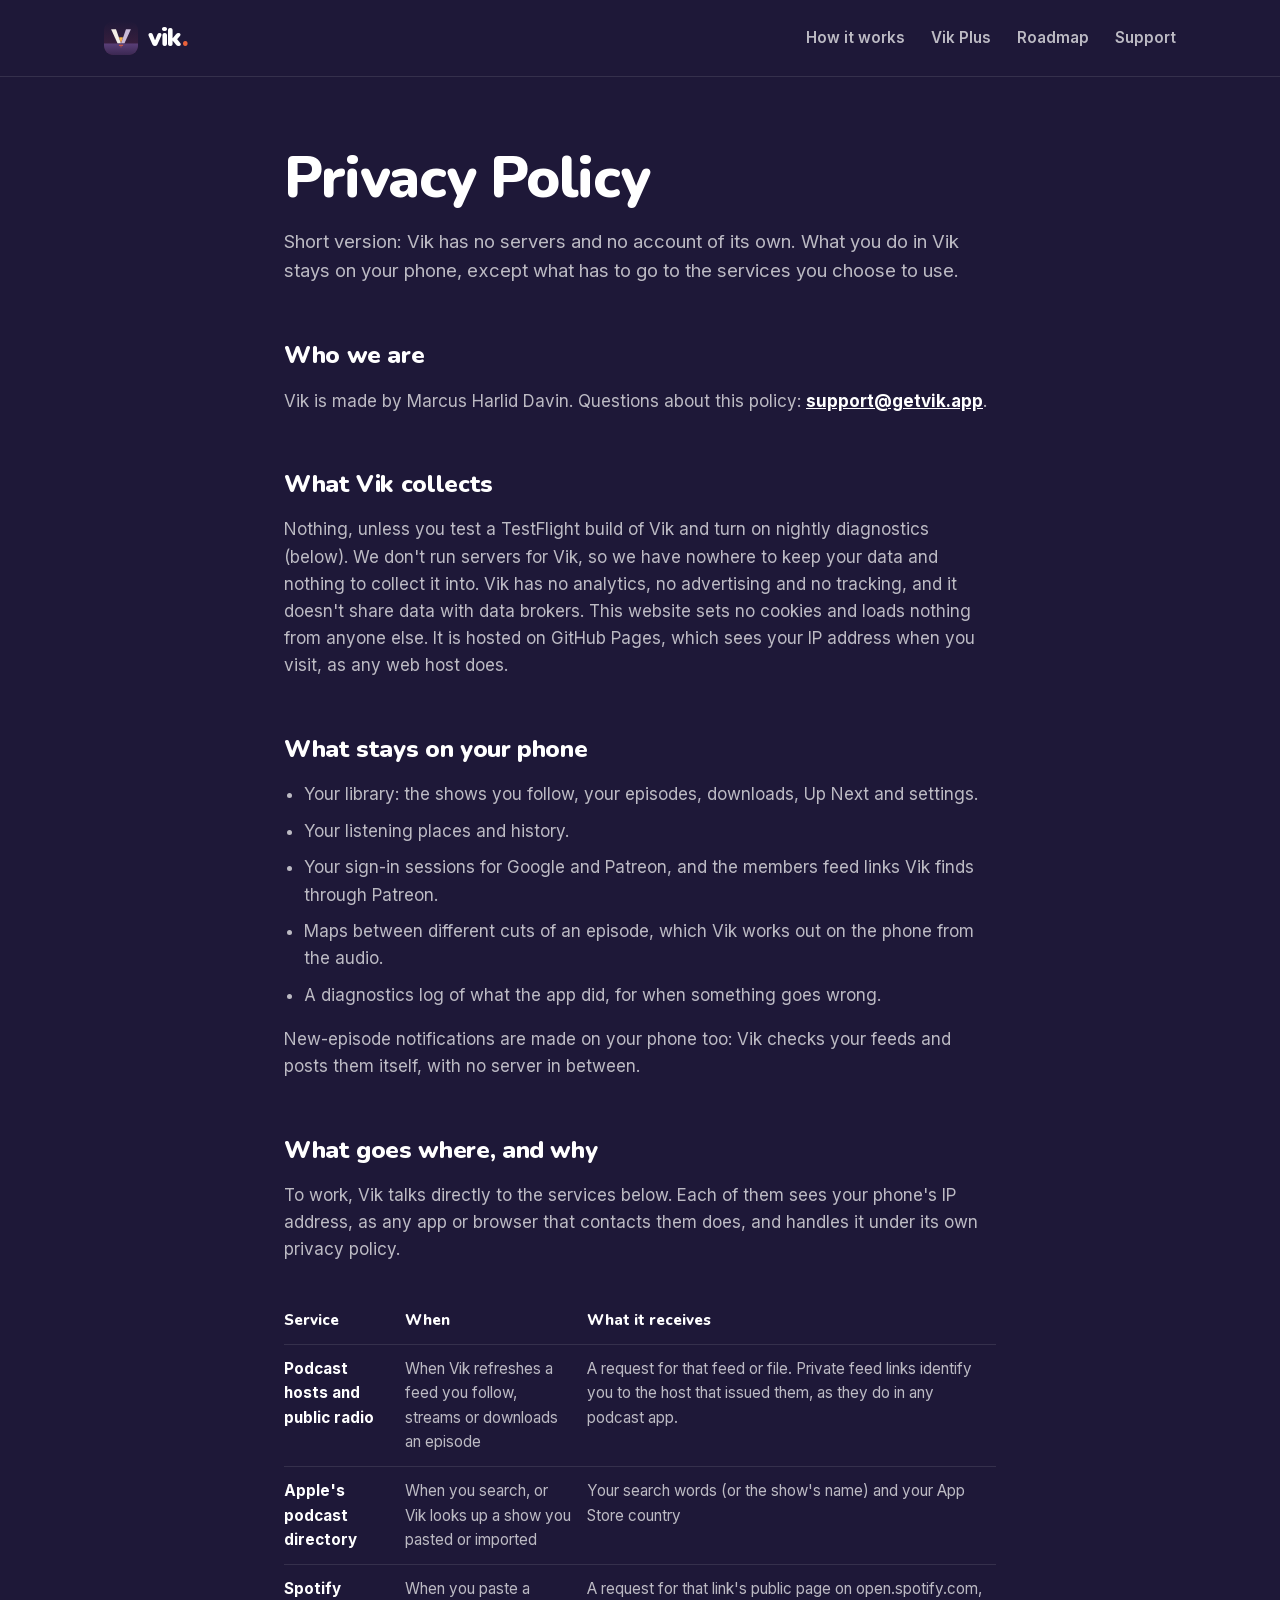
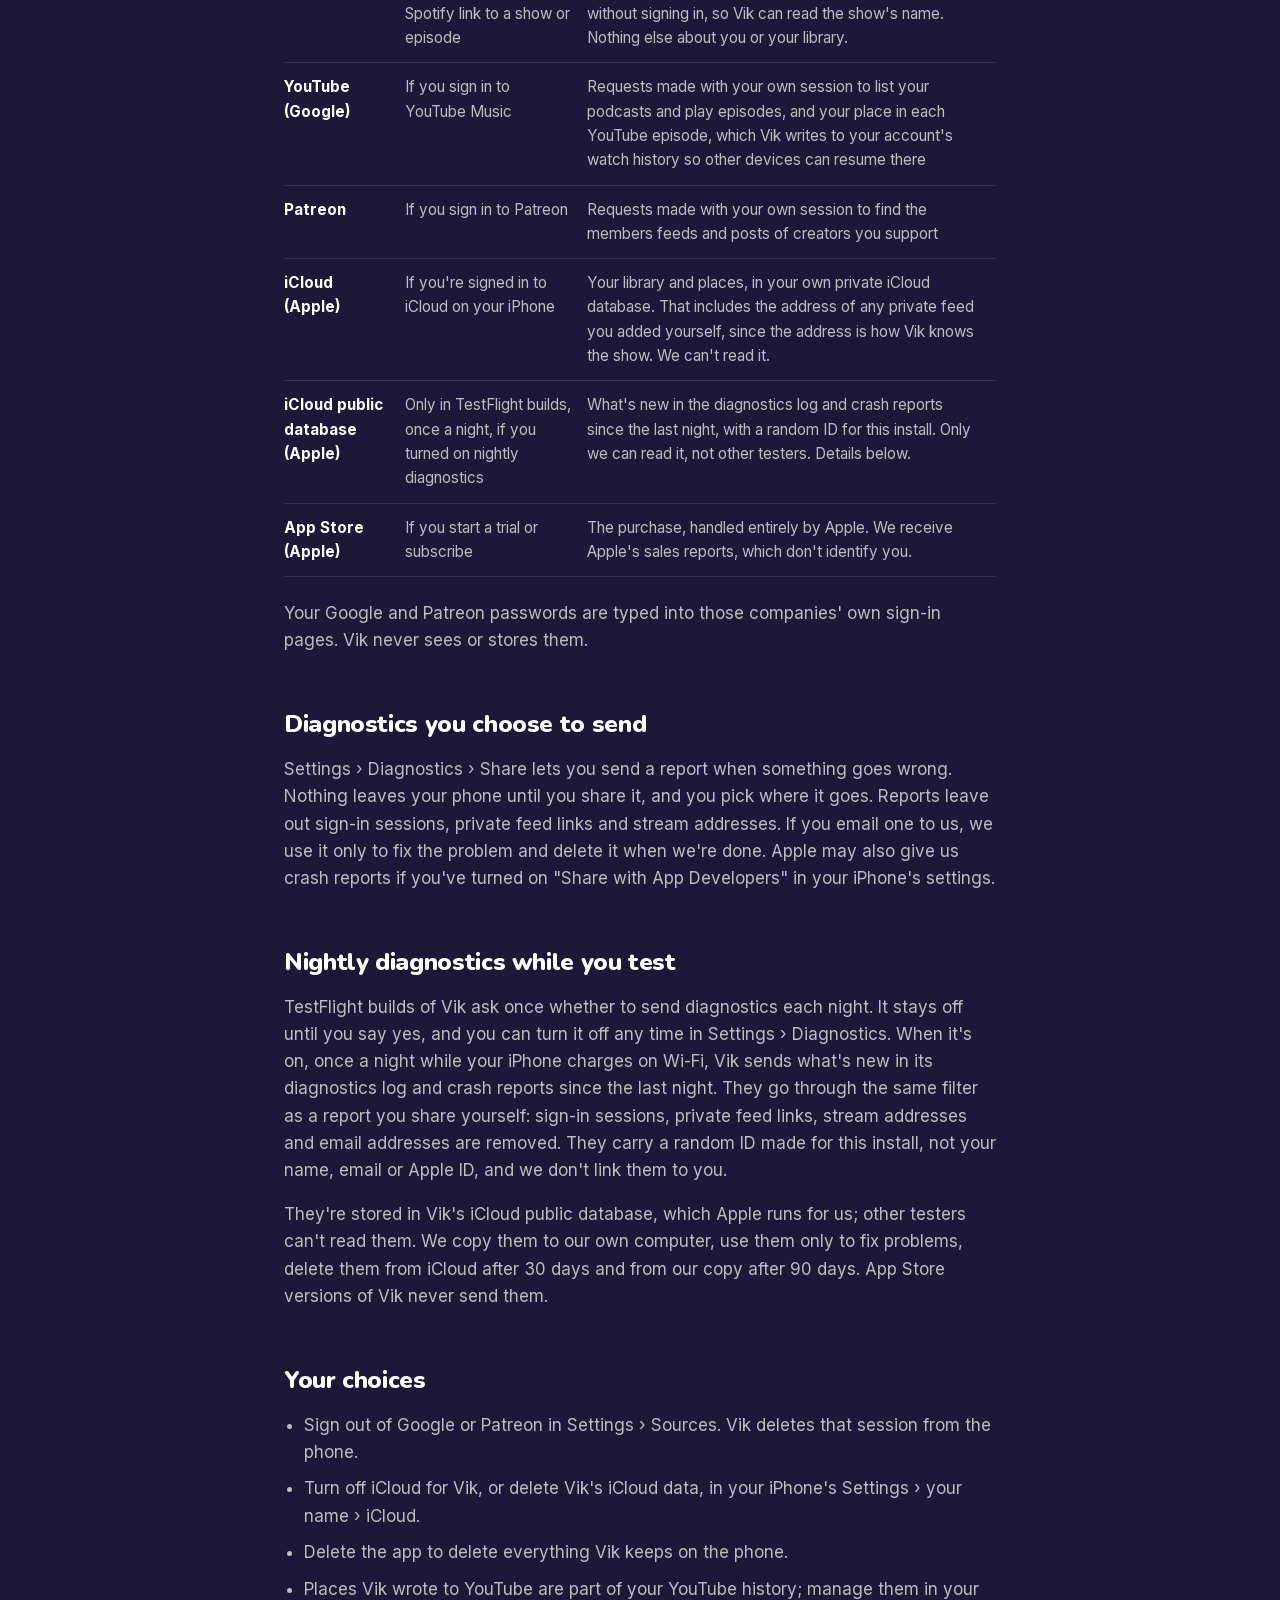
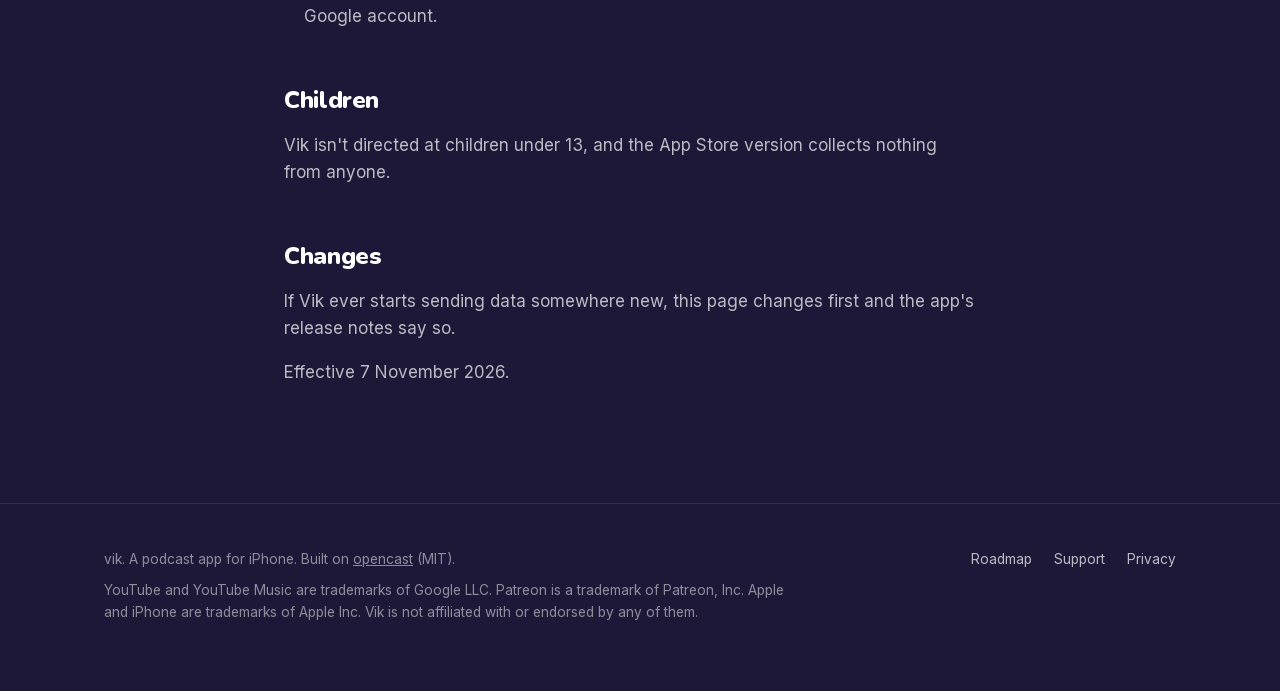
==== privacy.html @ d874842f "Publish site" ====
<!doctype html>
<html lang="en">
<head>
<meta charset="utf-8">
<meta name="viewport" content="width=device-width, initial-scale=1, viewport-fit=cover">
<title>Vik Privacy Policy</title>
<meta name="description" content="What Vik does with your data: it keeps it on your phone and sends it only to the services you choose.">
<meta name="theme-color" content="#16112B">
<link rel="icon" href="assets/vik-icon.svg" type="image/svg+xml">
<link rel="stylesheet" href="assets/site.css">
</head>
<body>

<header class="site-head page-head">
  <div class="wrap">
    <a class="brand" href="./"><img src="assets/vik-icon.svg" alt=""><span>vik<span class="dot">.</span></span></a>
    <nav aria-label="Main">
      <a class="hide-sm" href="./#place">How it works</a>
      <a href="./#plus">Vik Plus</a>
      <a href="roadmap.html">Roadmap</a>
      <a href="support.html">Support</a>
    </nav>
  </div>
</header>

<main class="page">
  <h1>Privacy Policy</h1>
  <p class="lede">Short version: Vik has no servers and no account of its own. What you do in Vik stays on your phone, except what has to go to the services you choose to use.</p>

  <h2>Who we are</h2>
  <p>Vik is made by Marcus Harlid Davin. Questions about this policy: <strong><a href="mailto:support@getvik.app">support@getvik.app</a></strong>.</p>

  <h2>What Vik collects</h2>
  <p>Nothing, unless you test a TestFlight build of Vik and turn on nightly diagnostics (below). We don't run servers for Vik, so we have nowhere to keep your data and nothing to collect it into. Vik has no analytics, no advertising and no tracking, and it doesn't share data with data brokers. This website sets no cookies and loads nothing from anyone else. It is hosted on GitHub Pages, which sees your IP address when you visit, as any web host does.</p>

  <h2>What stays on your phone</h2>
  <ul>
    <li>Your library: the shows you follow, your episodes, downloads, Up Next and settings.</li>
    <li>Your listening places and history.</li>
    <li>Your sign-in sessions for Google and Patreon, and the members feed links Vik finds through Patreon.</li>
    <li>Maps between different cuts of an episode, which Vik works out on the phone from the audio.</li>
    <li>A diagnostics log of what the app did, for when something goes wrong.</li>
  </ul>
  <p>New-episode notifications are made on your phone too: Vik checks your feeds and posts them itself, with no server in between.</p>

  <h2>What goes where, and why</h2>
  <p>To work, Vik talks directly to the services below. Each of them sees your phone's IP address, as any app or browser that contacts them does, and handles it under its own privacy policy.</p>
  <div class="table-scroll">
  <table>
    <thead><tr><th>Service</th><th>When</th><th>What it receives</th></tr></thead>
    <tbody>
      <tr><td><strong>Podcast hosts and public radio</strong></td><td>When Vik refreshes a feed you follow, streams or downloads an episode</td><td>A request for that feed or file. Private feed links identify you to the host that issued them, as they do in any podcast app.</td></tr>
      <tr><td><strong>Apple's podcast directory</strong></td><td>When you search, or Vik looks up a show you pasted or imported</td><td>Your search words (or the show's name) and your App Store country</td></tr>
      <tr><td><strong>Spotify</strong></td><td>When you paste a Spotify link to a show or episode</td><td>A request for that link's public page on open.spotify.com, without signing in, so Vik can read the show's name. Nothing else about you or your library.</td></tr>
      <tr><td><strong>YouTube (Google)</strong></td><td>If you sign in to YouTube Music</td><td>Requests made with your own session to list your podcasts and play episodes, and your place in each YouTube episode, which Vik writes to your account's watch history so other devices can resume there</td></tr>
      <tr><td><strong>Patreon</strong></td><td>If you sign in to Patreon</td><td>Requests made with your own session to find the members feeds and posts of creators you support</td></tr>
      <tr><td><strong>iCloud (Apple)</strong></td><td>If you're signed in to iCloud on your iPhone</td><td>Your library and places, in your own private iCloud database. That includes the address of any private feed you added yourself, since the address is how Vik knows the show. We can't read it.</td></tr>
      <tr><td><strong>iCloud public database (Apple)</strong></td><td>Only in TestFlight builds, once a night, if you turned on nightly diagnostics</td><td>What's new in the diagnostics log and crash reports since the last night, with a random ID for this install. Only we can read it, not other testers. Details below.</td></tr>
      <tr><td><strong>App Store (Apple)</strong></td><td>If you start a trial or subscribe</td><td>The purchase, handled entirely by Apple. We receive Apple's sales reports, which don't identify you.</td></tr>
    </tbody>
  </table>
  </div>
  <p>Your Google and Patreon passwords are typed into those companies' own sign-in pages. Vik never sees or stores them.</p>

  <h2>Diagnostics you choose to send</h2>
  <p>Settings › Diagnostics › Share lets you send a report when something goes wrong. Nothing leaves your phone until you share it, and you pick where it goes. Reports leave out sign-in sessions, private feed links and stream addresses. If you email one to us, we use it only to fix the problem and delete it when we're done. Apple may also give us crash reports if you've turned on "Share with App Developers" in your iPhone's settings.</p>

  <h2>Nightly diagnostics while you test</h2>
  <p>TestFlight builds of Vik ask once whether to send diagnostics each night. It stays off until you say yes, and you can turn it off any time in Settings › Diagnostics. When it's on, once a night while your iPhone charges on Wi-Fi, Vik sends what's new in its diagnostics log and crash reports since the last night. They go through the same filter as a report you share yourself: sign-in sessions, private feed links, stream addresses and email addresses are removed. They carry a random ID made for this install, not your name, email or Apple ID, and we don't link them to you.</p>
  <p>They're stored in Vik's iCloud public database, which Apple runs for us; other testers can't read them. We copy them to our own computer, use them only to fix problems, delete them from iCloud after 30 days and from our copy after 90 days. App Store versions of Vik never send them.</p>

  <h2>Your choices</h2>
  <ul>
    <li>Sign out of Google or Patreon in Settings › Sources. Vik deletes that session from the phone.</li>
    <li>Turn off iCloud for Vik, or delete Vik's iCloud data, in your iPhone's Settings › your name › iCloud.</li>
    <li>Delete the app to delete everything Vik keeps on the phone.</li>
    <li>Places Vik wrote to YouTube are part of your YouTube history; manage them in your Google account.</li>
  </ul>

  <h2>Children</h2>
  <p>Vik isn't directed at children under 13, and the App Store version collects nothing from anyone.</p>

  <h2>Changes</h2>
  <p>If Vik ever starts sending data somewhere new, this page changes first and the app's release notes say so.</p>
  <p class="note">Effective 7 November 2026.</p>
</main>

<footer class="site-foot">
  <div class="wrap">
    <div>
      <p>vik<span class="dot">.</span> A podcast app for iPhone. Built on <a href="https://github.com/connlark/opencast">opencast</a> (MIT).</p>
      <p>YouTube and YouTube Music are trademarks of Google LLC. Patreon is a trademark of Patreon, Inc. Apple and iPhone are trademarks of Apple Inc. Vik is not affiliated with or endorsed by any of them.</p>
    </div>
    <nav aria-label="Footer">
      <a href="roadmap.html">Roadmap</a>
      <a href="support.html">Support</a>
      <a href="privacy.html" aria-current="page">Privacy</a>
    </nav>
  </div>
</footer>
</body>
</html>
---- assets/site.css ----
@font-face { font-family: "Nunito"; src: url(fonts/nunito.woff2) format("woff2"); font-weight: 400 900; font-display: swap; }
@font-face { font-family: "Inter"; src: url(fonts/inter.woff2) format("woff2"); font-weight: 400 700; font-display: swap; }

:root {
  --night: #1E1838;
  --deep: #16112B;
  --raised: #32254D;
  --plum: #4A3466;
  --sea: #5A3F78;
  --heather: #C9B9D6;
  --snow: #F4EFE8;
  --paper: #FBF3EC;
  --sun-a: #F7BE4A;
  --sun-b: #E8613A;
  --sun: linear-gradient(180deg, var(--sun-a), var(--sun-b));
  --text: #FFFFFF;
  --text-2: rgba(255, 255, 255, .7);
  --text-3: rgba(255, 255, 255, .5);
  --line: rgba(255, 255, 255, .1);
  --round: ui-rounded, "SF Pro Rounded", "Nunito", system-ui, sans-serif;
  --sans: -apple-system, BlinkMacSystemFont, "SF Pro Text", "Inter", system-ui, sans-serif;
  --max: 1120px;
  color-scheme: dark;
}

* { box-sizing: border-box; }
html { -webkit-text-size-adjust: 100%; background: var(--night); }
body { margin: 0; background: var(--night); color: var(--text); font: 400 17px/1.6 var(--sans); overflow-x: hidden; -webkit-font-smoothing: antialiased; }
a { color: inherit; }
img { display: block; max-width: 100%; height: auto; }
h1, h2, h3 { font-family: var(--round); font-weight: 850; line-height: 1.04; letter-spacing: -.025em; margin: 0; text-wrap: balance; }
p { margin: 0 0 1em; text-wrap: pretty; }
.wrap { max-width: var(--max); margin: 0 auto; padding: 0 24px; }
@media (max-width: 480px) { .wrap { padding: 0 16px; } }
.dot { color: var(--sun-b); }
.sunlit { background: var(--sun); -webkit-background-clip: text; background-clip: text; color: transparent; }


.site-head { position: absolute; left: 0; right: 0; z-index: 10; }
.site-head .wrap { display: flex; align-items: center; justify-content: space-between; height: 76px; }
.brand { display: flex; align-items: center; gap: 10px; text-decoration: none; font: 900 1.6rem/1 var(--round); letter-spacing: -.03em; }
.brand img { width: 34px; height: 34px; border-radius: 9px; }
.site-head nav { display: flex; gap: 26px; font: 600 .95rem/1 var(--sans); }
.site-head nav a { text-decoration: none; color: var(--text-2); }
.site-head nav a:hover, .site-head nav a[aria-current] { color: var(--text); }
@media (max-width: 560px) { .site-head nav .hide-sm { display: none; } .site-head nav { gap: 18px; } }
.page-head { position: static; border-bottom: 1px solid var(--line); }

.btn { display: inline-flex; align-items: center; justify-content: center; gap: 10px; padding: 15px 26px; border-radius: 999px; font: 800 1.02rem/1 var(--round); text-decoration: none; }
.btn-sun { background: var(--sun); color: #2A1208; box-shadow: 0 10px 30px rgba(232, 97, 58, .35), inset 0 1px 0 rgba(255, 255, 255, .35); }
.btn-line { color: var(--text); box-shadow: inset 0 0 0 1.5px rgba(255, 255, 255, .35); }
.btn-line:hover { box-shadow: inset 0 0 0 1.5px rgba(255, 255, 255, .7); }

.hero { position: relative; min-height: max(900px, 100svh); display: flex; flex-direction: column; isolation: isolate; overflow: hidden; }
.hero .scene { position: absolute; inset: 0; z-index: -1; }
.hero .scene img { width: 100%; height: 100%; object-fit: cover; object-position: 50% 100%; }
.hero-copy { text-align: center; padding-top: clamp(120px, 16vh, 170px); padding-bottom: 300px; }
.tagline { font: 800 .82rem/1 var(--round); letter-spacing: .24em; text-transform: uppercase; color: var(--heather); margin-bottom: 22px; }
.hero h1 { font-size: clamp(3rem, 8.4vw, 6rem); text-shadow: 0 2px 30px rgba(22, 17, 43, .6); }
.hero .lede { font-size: clamp(1.08rem, 2.1vw, 1.3rem); color: rgba(255, 255, 255, .8); max-width: 30em; margin: 24px auto 0; }
.hero .actions { display: flex; flex-wrap: wrap; gap: 12px; justify-content: center; margin-top: 32px; }
.hero .fine { margin-top: 16px; font-size: .86rem; color: var(--text-3); }
.scroll-cue { display: none; position: absolute; left: 50%; bottom: 26px; transform: translateX(-50%); width: 2px; height: 46px; background: linear-gradient(180deg, transparent, rgba(255, 255, 255, .5)); }

.section { padding: clamp(80px, 12vw, 150px) 0; position: relative; overflow-x: clip; }
.eyebrow { font: 800 .8rem/1 var(--round); letter-spacing: .18em; text-transform: uppercase; color: var(--sun-a); margin-bottom: 18px; display: flex; align-items: center; gap: 10px; }
.eyebrow::before { content: ""; width: 10px; height: 10px; border-radius: 50%; background: var(--sun); flex: none; }
.section h2 { font-size: clamp(2.3rem, 5.6vw, 4rem); max-width: 14ch; }
.section .lede { font-size: clamp(1.05rem, 1.7vw, 1.22rem); color: var(--text-2); max-width: 32em; margin-top: 22px; }
.plus-chip { display: inline-block; font: 900 .7rem/1 var(--round); letter-spacing: .08em; padding: 5px 9px 4px; border-radius: 99px; background: var(--sun); color: #2A1208; vertical-align: .35em; margin-left: 8px; }

.two { display: grid; grid-template-columns: 1fr 1fr; gap: clamp(40px, 7vw, 96px); align-items: center; }
.two.rev > :first-child { order: 2; }
@media (max-width: 860px) { .two { grid-template-columns: 1fr; } .two.rev > :first-child { order: 0; } }

.device { position: relative; width: min(330px, 80vw); margin: 0 auto; padding: 10px; border-radius: 48px; background: linear-gradient(160deg, #3a3150, #0B0816 40%); box-shadow: 0 50px 100px -20px rgba(0, 0, 0, .7), 0 0 0 1px rgba(255, 255, 255, .08) inset; }
.device img { border-radius: 39px; width: 100%; }
.device.open { width: min(600px, 92vw); border-radius: 40px; }
.device.open img { border-radius: 31px; }
.halo { position: relative; isolation: isolate; }
.halo::before { content: ""; position: absolute; left: 50%; top: 55%; width: 120%; aspect-ratio: 1; transform: translate(-50%, -50%); border-radius: 50%; background: radial-gradient(closest-side, rgba(232, 97, 58, .35), rgba(90, 63, 120, .18) 60%, transparent); z-index: -1; }
.caption { text-align: center; font-size: .88rem; color: var(--text-3); margin-top: 18px; }

.copies { list-style: none; margin: 36px 0 0; padding: 0; display: grid; max-width: 30em; }
.copies li { display: grid; grid-template-columns: 12px 1fr auto; gap: 16px; align-items: baseline; padding: 16px 0; border-top: 1px solid var(--line); }
.copies li::before { content: ""; width: 12px; height: 12px; border-radius: 50%; background: var(--heather); opacity: .45; transform: translateY(1px); }
.copies li.best::before { background: var(--sun); opacity: 1; box-shadow: 0 0 0 5px rgba(247, 190, 74, .18); }
.copies strong { font: 800 1.08rem/1.3 var(--round); }
.copies span { color: var(--text-3); font-size: .9rem; }
.copies em { font: 700 .82rem/1 var(--round); font-style: normal; color: var(--text-3); }
.copies li.best em { color: var(--sun-a); }

.voyage { margin-top: 64px; display: grid; grid-template-columns: repeat(3, 1fr); position: relative; }
.voyage::before { content: ""; position: absolute; left: 16.66%; right: 16.66%; top: 108px; height: 3px; border-radius: 3px; background: linear-gradient(90deg, rgba(201, 185, 214, .35), var(--sun-b)); }
.stop { text-align: center; padding: 0 12px; }
.stop time { font: 900 clamp(2.4rem, 5vw, 3.6rem)/1 var(--round); letter-spacing: -.03em; font-variant-numeric: tabular-nums; height: 86px; display: flex; align-items: flex-end; justify-content: center; }
.stop .buoy { width: 22px; height: 22px; margin: 11px auto 0; border-radius: 50%; background: var(--night); box-shadow: inset 0 0 0 3px var(--heather); position: relative; z-index: 1; }
.stop.now .buoy { background: var(--sun); box-shadow: 0 0 0 7px rgba(247, 190, 74, .2); }
.stop h3 { font-size: 1.15rem; margin-top: 22px; letter-spacing: -.01em; }
.stop p { color: var(--text-3); font-size: .93rem; margin: 6px auto 0; max-width: 17em; }
@media (max-width: 760px) {
  .voyage { grid-template-columns: 1fr; }
  .voyage::before { left: 10px; right: auto; top: 20px; bottom: 50px; width: 3px; height: auto; background: linear-gradient(180deg, rgba(201, 185, 214, .35), var(--sun-b)); }
  .stop { display: grid; grid-template-columns: 22px 1fr; column-gap: 24px; text-align: left; padding: 0 0 36px; }
  .stop .buoy { grid-row: 1 / 4; grid-column: 1; margin: 10px 0 0; }
  .stop time { height: auto; justify-content: flex-start; font-size: 2.3rem; grid-column: 2; grid-row: 1; }
  .stop h3 { margin-top: 10px; grid-column: 2; }
  .stop p { margin: 4px 0 0; grid-column: 2; }
}

.cuts { margin-top: 56px; padding: clamp(24px, 4vw, 44px); border-radius: 28px; background: linear-gradient(180deg, rgba(90, 63, 120, .32), rgba(50, 37, 77, .2)); box-shadow: inset 0 0 0 1px var(--line); }
.cut { display: grid; grid-template-columns: 190px 1fr; gap: 20px; align-items: center; margin-bottom: 30px; }
.cut:last-of-type { margin-bottom: 0; }
.cut .name { font: 800 1rem/1.25 var(--round); }
.cut .name span { display: block; font: 500 .82rem/1.4 var(--sans); color: var(--text-3); }
.track { position: relative; height: 30px; }
.bar { position: absolute; inset: 0 auto 0 0; display: flex; gap: 3px; height: 100%; }
.bar i { display: block; height: 100%; border-radius: 7px; background: rgba(201, 185, 214, .55); }
.bar i.ad { background: repeating-linear-gradient(-45deg, rgba(232, 97, 58, .6) 0 5px, rgba(232, 97, 58, .2) 5px 10px); }
.bar b { position: absolute; top: 50%; width: 22px; height: 22px; margin: -11px 0 0 -11px; border-radius: 50%; background: var(--sun); box-shadow: 0 0 0 5px #2a2046, 0 0 22px rgba(247, 190, 74, .6); z-index: 2; }
.bar small { position: absolute; top: -24px; transform: translateX(-50%); font: 800 .82rem/1 var(--round); color: var(--sun-a); white-space: nowrap; font-variant-numeric: tabular-nums; }
.cuts .key { display: flex; gap: 22px; flex-wrap: wrap; margin-top: 30px; padding-top: 22px; border-top: 1px solid var(--line); font-size: .85rem; color: var(--text-3); }
.cuts .key i { display: inline-block; width: 14px; height: 14px; border-radius: 4px; vertical-align: -2px; margin-right: 8px; }
@media (max-width: 640px) { .cut { grid-template-columns: 1fr; gap: 34px; margin-bottom: 34px; } }

.features { display: grid; grid-template-columns: repeat(3, 1fr); gap: 44px 40px; margin-top: 64px; }
@media (max-width: 860px) { .features { grid-template-columns: 1fr 1fr; } }
@media (max-width: 540px) { .features { grid-template-columns: 1fr; gap: 30px; } }
.feature h3 { font-size: 1.2rem; letter-spacing: -.01em; margin-bottom: 8px; }
.feature p { color: var(--text-2); font-size: .97rem; margin: 0; }
.feature svg { width: 30px; height: 30px; margin-bottom: 16px; stroke: var(--sun-a); fill: none; stroke-width: 1.8; stroke-linecap: round; stroke-linejoin: round; }

.dawn { background: linear-gradient(180deg, var(--night) 0, #43213F 90px, #B5604E 260px, #F2C59A 420px, var(--paper) 560px); color: var(--night); padding-top: clamp(340px, 40vw, 520px); }
.dawn .eyebrow { color: #B5441F; }
.dawn .lede { color: #4F4766; }
.plans { display: grid; grid-template-columns: 1fr 1fr; gap: 22px; margin-top: 56px; }
@media (max-width: 780px) { .plans { grid-template-columns: 1fr; } }
.plan { border-radius: 30px; padding: clamp(28px, 4vw, 42px); background: #fff; box-shadow: 0 1px 0 rgba(30, 24, 56, .06), 0 24px 60px -30px rgba(30, 24, 56, .35); }
.plan.plus { background: linear-gradient(170deg, #2C1F48, var(--night) 70%); color: #fff; position: relative; overflow: hidden; }
.plan.plus::after { content: ""; position: absolute; right: -80px; bottom: -80px; width: 260px; height: 260px; border-radius: 50%; background: radial-gradient(closest-side, rgba(232, 97, 58, .45), transparent); }
.plan h3 { font-size: 1.7rem; }
.plan .price { font: 900 2.6rem/1 var(--round); letter-spacing: -.03em; margin: 18px 0 8px; }
.plan .price small { font: 600 1rem var(--sans); letter-spacing: 0; opacity: .6; }
.plan .sub { font-size: .95rem; color: #6A6283; }
.plan.plus .sub { color: rgba(255, 255, 255, .65); }
.plan ul { list-style: none; padding: 0; margin: 28px 0 0; display: grid; gap: 13px; position: relative; z-index: 1; }
.plan li { padding-left: 30px; position: relative; }
.plan li::before { content: ""; position: absolute; left: 2px; top: .42em; width: 12px; height: 12px; border-radius: 50%; background: var(--heather); }
.plan.plus li::before { background: var(--sun); }
.plan .foot { font-size: .88rem; color: #6A6283; margin: 24px 0 0; }
.promise { text-align: center; font: 800 clamp(1.3rem, 2.6vw, 1.7rem)/1.3 var(--round); margin: 64px auto 0; max-width: 26em; letter-spacing: -.01em; }

.dusk { background: linear-gradient(180deg, var(--paper), #F2C59A 140px, #8E4A5A 300px, var(--night) 460px); padding-top: clamp(300px, 36vw, 440px); }
.private h2 { max-width: 18ch; }
.private ul { list-style: none; padding: 0; margin: 44px 0 0; display: grid; grid-template-columns: repeat(2, 1fr); gap: 30px 48px; max-width: 900px; }
@media (max-width: 680px) { .private ul { grid-template-columns: 1fr; } }
.private li { padding-top: 18px; border-top: 2px solid rgba(247, 190, 74, .5); color: var(--text-2); }
.private li strong { display: block; color: var(--text); font: 800 1.12rem/1.3 var(--round); margin-bottom: 6px; }

.closer { text-align: center; padding: clamp(90px, 12vw, 150px) 0; }
.closer img { width: 120px; height: 120px; margin: 0 auto 30px; border-radius: 27px; box-shadow: 0 30px 60px -10px rgba(0, 0, 0, .6); }
.closer h2 { font-size: clamp(2.6rem, 7vw, 5rem); max-width: none; }
.closer p { color: var(--text-2); max-width: 30em; margin: 20px auto 30px; }

.page { max-width: 760px; margin: 0 auto; padding: 72px 24px 100px; }
.page h1 { font-size: clamp(2.4rem, 6vw, 3.6rem); margin-bottom: 18px; }
.page h2 { font-size: 1.5rem; margin: 2.4em 0 .8em; letter-spacing: -.015em; }
.page h3 { font-size: 1.15rem; }
.page .lede { font-size: 1.15rem; color: var(--text-2); }
.page p, .page li { color: var(--text-2); }
.page strong { color: var(--text); }
.page ul { padding-left: 1.2em; }
.page li { margin-bottom: .55em; }
.page table { width: 100%; border-collapse: collapse; font-size: .95rem; margin: 1em 0 1.5em; }
.page th, .page td { text-align: left; vertical-align: top; padding: 12px 14px 12px 0; border-bottom: 1px solid var(--line); }
.page th { font-family: var(--round); font-weight: 800; }
.page td { color: var(--text-2); }
.table-scroll { overflow-x: auto; }
details { border-top: 1px solid var(--line); }
details:last-of-type { border-bottom: 1px solid var(--line); }
details summary { cursor: pointer; font: 800 1.08rem/1.4 var(--round); padding: 20px 0; list-style: none; display: flex; justify-content: space-between; gap: 16px; align-items: center; }
details summary::-webkit-details-marker { display: none; }
details summary::after { content: ""; flex: none; width: 10px; height: 10px; border-right: 2px solid var(--sun-a); border-bottom: 2px solid var(--sun-a); transform: rotate(45deg) translateY(-3px); transition: transform .2s; }
details[open] summary::after { transform: rotate(-135deg) translateY(-3px); }
details > div { padding-bottom: 20px; }
details p:last-child { margin-bottom: 0; }
.contact { background: linear-gradient(170deg, #2C1F48, var(--raised)); border-radius: 26px; padding: 30px; margin-top: 56px; }
.contact h3 { margin-bottom: 10px; }

.site-foot { border-top: 1px solid var(--line); padding: 44px 0 60px; font-size: .86rem; color: var(--text-3); }
.site-foot .wrap { display: grid; grid-template-columns: 1fr auto; gap: 28px; }
.site-foot nav { display: flex; gap: 22px; }
.site-foot nav a { text-decoration: none; color: var(--text-2); }
.site-foot nav a:hover { color: var(--text); }
.site-foot p { margin: 0 0 .6em; max-width: 50em; }
@media (max-width: 700px) { .site-foot .wrap { grid-template-columns: 1fr; } }

a:focus-visible, .btn:focus-visible, summary:focus-visible { outline: 3px solid var(--sun-a); outline-offset: 3px; border-radius: 8px; }
@media (prefers-reduced-motion: no-preference) {
  html { scroll-behavior: smooth; }
  @supports (animation-timeline: view()) {
    .rise { animation: rise linear both; animation-timeline: view(); animation-range: entry 0% cover 25%; }
    @keyframes rise { from { opacity: 0; transform: translateY(40px); } }
  }
}

.screen { container-type: inline-size; position: relative; overflow: hidden; border-radius: 39px; background: var(--night); color: #fff; font-family: var(--sans); aspect-ratio: 9 / 19.5; text-align: left; }
.device.open .screen { border-radius: 31px; aspect-ratio: 1.16 / 1; }
.screen * { box-sizing: border-box; }
.sb { display: flex; justify-content: space-between; align-items: center; padding: 4.6cqw 7cqw 0; font: 700 4.2cqw/1 var(--sans); height: 11cqw; }
.sb i { display: inline-block; width: 6.5cqw; height: 3.2cqw; border-radius: 1cqw; background: #fff; margin-left: 1.4cqw; opacity: .9; }
.sb i.sig { width: 5cqw; background: linear-gradient(90deg, #fff 0 18%, transparent 18% 27%, #fff 27% 45%, transparent 45% 54%, #fff 54% 72%, transparent 72% 81%, #fff 81%); clip-path: polygon(0 100%, 100% 0, 100% 100%); border-radius: 0; }
.nav { display: flex; justify-content: space-between; padding: 2cqw 4.5cqw; }
.nav span { width: 10cqw; height: 10cqw; border-radius: 50%; background: rgba(255, 255, 255, .1); display: grid; place-items: center; font: 600 5.5cqw/1 var(--sans); color: #fff; }
.big-title { font: 900 9.6cqw/1.05 var(--round); letter-spacing: -.02em; padding: 2cqw 6cqw 4cqw; margin: 0; }
.group { margin: 0 4.5cqw 4cqw; border-radius: 4.5cqw; background: var(--raised); overflow: hidden; }
.group div { display: flex; align-items: center; gap: 3cqw; padding: 3.4cqw 4cqw; font: 600 4.3cqw/1.2 var(--sans); }
.group div + div { border-top: 1px solid rgba(255, 255, 255, .08); }
.group b { width: 6cqw; height: 6cqw; border-radius: 50%; border: .9cqw solid var(--heather); position: relative; flex: none; }
.group b::after { content: ""; position: absolute; right: -1.4cqw; bottom: -1.4cqw; width: 2.6cqw; height: 2.6cqw; border-radius: 50%; background: var(--sun-b); }
.group em { margin-left: auto; font-style: normal; color: rgba(255, 255, 255, .5); }
.pillrow { display: flex; justify-content: space-between; align-items: center; padding: 0 6cqw 3cqw; font: 800 4.6cqw/1 var(--round); }
.pill { font: 600 3.6cqw/1 var(--sans); padding: 2cqw 3.4cqw; border-radius: 99px; background: rgba(255, 255, 255, .1); color: rgba(255, 255, 255, .8); }
.tiles { display: grid; grid-template-columns: 1fr 1fr; gap: 4cqw 3.6cqw; padding: 0 4.5cqw; }
.tile .art { border-radius: 3.2cqw; }
.tile p { margin: 1.8cqw 0 0; font: 700 3.8cqw/1.2 var(--sans); white-space: nowrap; overflow: hidden; text-overflow: ellipsis; }
.tile small { display: block; font: 500 3.2cqw/1.3 var(--sans); color: rgba(255, 255, 255, .5); }

.art { aspect-ratio: 1; position: relative; overflow: hidden; display: flex; align-items: flex-end; padding: 8%; font: 900 1em/0.95 var(--round); letter-spacing: -.02em; }
.art span { font-size: inherit; }
.art.tide { background: linear-gradient(180deg, #F7BE4A 0 46%, #2B5C6E 46%); color: #F4EFE8; }
.art.tide::before { content: ""; position: absolute; left: 50%; top: 46%; width: 44%; aspect-ratio: 1; transform: translate(-50%, -50%); border-radius: 50%; background: #E8613A; clip-path: inset(0 0 50% 0); }
.art.table { background: #E9DCC7; color: #3B2A1E; }
.art.table::before { content: ""; position: absolute; left: 12%; right: 12%; top: 16%; height: 30%; border: .5em solid #B5441F; border-radius: 50%; border-width: 0.18em; }
.art.night { background: radial-gradient(circle at 70% 28%, #F4EFE8 0 9%, transparent 9.5%), linear-gradient(160deg, #22305E, #0E1330); color: #C9B9D6; }
.art.field { background: repeating-linear-gradient(0deg, #6E8B4A 0 12%, #7E9A57 12% 24%); color: #F4EFE8; }
.art.hours { background: conic-gradient(from 200deg at 50% 40%, #4A3466, #8E4A5A, #4A3466); color: #FBF3EC; }
.art.coast { background: linear-gradient(90deg, #E8613A 0 50%, #1E1838 50%); color: #FBF3EC; }
.tile .art, .lib-row .art { font-size: 6.4cqw; }

.show-head { display: grid; grid-template-columns: 36cqw 1fr; gap: 4.5cqw; padding: 2cqw 6cqw 4cqw; align-items: end; }
.show-head .art { font-size: 7cqw; border-radius: 3.6cqw; box-shadow: 0 3cqw 8cqw rgba(0, 0, 0, .4); }
.show-head h4 { margin: 0; font: 900 7.4cqw/1.02 var(--round); letter-spacing: -.02em; }
.show-head p { margin: 1.6cqw 0 0; font: 500 3.5cqw/1.35 var(--sans); color: rgba(255, 255, 255, .55); }
.chips { display: flex; gap: 2cqw; padding: 0 6cqw 4cqw; flex-wrap: wrap; }
.chips span { font: 700 3.3cqw/1 var(--sans); padding: 1.9cqw 3cqw; border-radius: 99px; background: rgba(201, 185, 214, .16); color: var(--heather); display: inline-flex; gap: 1.4cqw; align-items: center; }
.chips span::before { content: ""; width: 2cqw; height: 2cqw; border-radius: 50%; background: currentColor; opacity: .8; }
.chips span.on { background: rgba(247, 190, 74, .18); color: var(--sun-a); }
.playrow { display: flex; align-items: center; gap: 3.4cqw; padding: 0 6cqw 4.5cqw; }
.playbtn { font: 800 4.3cqw/1 var(--round); padding: 3.2cqw 5.4cqw; border-radius: 99px; background: var(--sun); color: #2A1208; white-space: nowrap; }
.playrow small { font: 500 3.4cqw/1.3 var(--sans); color: rgba(255, 255, 255, .6); }
.eps { padding: 0 6cqw; }
.ep { padding: 3.4cqw 0; border-top: 1px solid rgba(255, 255, 255, .08); }
.ep small { display: block; font: 600 3cqw/1 var(--sans); color: rgba(255, 255, 255, .45); text-transform: uppercase; letter-spacing: .04em; }
.ep p { margin: 1.4cqw 0 0; font: 700 4.1cqw/1.25 var(--sans); }
.ep .prog { display: flex; align-items: center; gap: 2cqw; margin-top: 2.2cqw; font: 600 3.1cqw/1 var(--sans); color: rgba(255, 255, 255, .55); }
.ep .prog i { position: relative; width: 26cqw; height: .9cqw; border-radius: 1cqw; background: rgba(255, 255, 255, .18); }
.ep .prog i::before { content: ""; position: absolute; inset: 0 40% 0 0; background: rgba(255, 255, 255, .7); border-radius: 1cqw; }
.ep .prog i::after { content: ""; position: absolute; left: 60%; top: 50%; width: 2.6cqw; height: 2.6cqw; margin: -1.3cqw 0 0 -1.3cqw; border-radius: 50%; background: var(--sun); }

.dock { position: absolute; left: 3.5cqw; right: 3.5cqw; bottom: 3cqw; display: grid; gap: 2.4cqw; }
.mini-player { display: flex; align-items: center; gap: 3cqw; padding: 2.2cqw; border-radius: 99px; background: rgba(60, 46, 90, .92); backdrop-filter: blur(10px); box-shadow: 0 2cqw 6cqw rgba(0, 0, 0, .35); }
.mini-player .art { width: 9cqw; border-radius: 50%; font-size: 0; padding: 0; }
.mini-player p { margin: 0; flex: 1; min-width: 0; font: 700 3.5cqw/1.2 var(--sans); white-space: nowrap; overflow: hidden; text-overflow: ellipsis; }
.mini-player p small { display: block; font-weight: 500; color: rgba(255, 255, 255, .55); }
.mini-player .pp { width: 0; height: 0; border-left: 3.4cqw solid #fff; border-top: 2.2cqw solid transparent; border-bottom: 2.2cqw solid transparent; margin-right: 3cqw; }
.tabs { display: grid; grid-template-columns: repeat(4, 1fr); padding: 2cqw 2cqw 1.6cqw; border-radius: 99px; background: rgba(50, 37, 77, .94); backdrop-filter: blur(10px); }
.tabs span { display: grid; justify-items: center; gap: 1cqw; font: 600 2.6cqw/1 var(--sans); color: rgba(255, 255, 255, .55); padding: 1cqw 0; border-radius: 99px; }
.tabs span.on { color: #fff; background: rgba(255, 255, 255, .1); }
.tabs svg { width: 6cqw; height: 6cqw; fill: none; stroke: currentColor; stroke-width: 2; stroke-linecap: round; stroke-linejoin: round; }

.split { display: grid; grid-template-columns: 40% 1fr; height: calc(100% - 6cqw); }
.device.open .sb { padding: 2.4cqw 3.6cqw 0; height: 6cqw; font-size: 2.1cqw; }
.device.open .sb i { width: 3.2cqw; height: 1.6cqw; }
.device.open .sb i.sig { width: 2.6cqw; }
.side { background: #191430; padding: 1.2cqw 0 0; border-right: 1px solid rgba(255, 255, 255, .06); }
.side .big-title { font-size: 4.6cqw; padding: 1cqw 3cqw 2cqw; }
.lib-row { display: flex; align-items: center; gap: 1.8cqw; margin: 0 1.6cqw; padding: 1.2cqw 1.4cqw; border-radius: 2cqw; }
.lib-row .art { width: 7.5cqw; border-radius: 1.2cqw; font-size: 0; padding: 0; flex: none; }
.lib-row p { margin: 0; font: 700 2.1cqw/1.25 var(--sans); }
.lib-row p small { display: block; font: 500 1.7cqw/1.3 var(--sans); color: rgba(255, 255, 255, .5); }
.lib-row.sel { background: rgba(201, 185, 214, .16); }
.detail { padding: 1cqw 0 0; position: relative; }
.device.open .show-head { grid-template-columns: 17cqw 1fr; gap: 2.6cqw; padding: 2.4cqw 3.4cqw 2.4cqw; }
.device.open .show-head .art { font-size: 3.3cqw; border-radius: 1.8cqw; }
.device.open .show-head h4 { font-size: 4.2cqw; }
.device.open .show-head p { font-size: 1.8cqw; margin-top: .8cqw; }
.device.open .chips { padding: 0 3.4cqw 2.4cqw; gap: 1cqw; }
.device.open .chips span { font-size: 1.7cqw; padding: 1cqw 1.6cqw; gap: .8cqw; }
.device.open .chips span::before { width: 1.1cqw; height: 1.1cqw; }
.device.open .playrow { padding: 0 3.4cqw 2.6cqw; gap: 1.8cqw; }
.device.open .playbtn { font-size: 2.1cqw; padding: 1.6cqw 2.8cqw; }
.device.open .playrow small { font-size: 1.7cqw; }
.device.open .eps { padding: 0 3.4cqw; }
.device.open .ep { padding: 1.7cqw 0; }
.device.open .ep small { font-size: 1.5cqw; }
.device.open .ep p { font-size: 2.1cqw; margin-top: .7cqw; }
.device.open .ep .prog { font-size: 1.6cqw; gap: 1cqw; margin-top: 1.1cqw; }
.device.open .ep .prog i { width: 13cqw; height: .5cqw; }
.device.open .ep .prog i::after { width: 1.4cqw; height: 1.4cqw; margin: -.7cqw 0 0 -.7cqw; }
.device.open .dock { left: 3.4cqw; right: 3.4cqw; bottom: 2.4cqw; }
.device.open .mini-player { gap: 1.6cqw; padding: 1.1cqw; }
.device.open .mini-player .art { width: 4.6cqw; }
.device.open .mini-player p { font-size: 1.8cqw; }
.device.open .mini-player .pp { border-left-width: 1.7cqw; border-top-width: 1.1cqw; border-bottom-width: 1.1cqw; margin-right: 1.6cqw; }
@media (max-width: 600px) {
  .hero { min-height: 800px; }
  .hero-copy { padding-top: 120px; padding-bottom: 210px; }
  .hero .lede { margin-top: 18px; }
  .hero .actions { margin-top: 24px; }
}

.stop .at { display: block; font: 800 .74rem/1 var(--round); letter-spacing: .14em; text-transform: uppercase; color: var(--text-3); margin-bottom: 10px; }
.stop.now .at { color: var(--sun-a); }
.stop time { height: 64px; }
.voyage::before { top: 107px; }
@media (max-width: 760px) {
  .stop .at { grid-column: 2; margin: 4px 0 6px; }
  .stop time { grid-row: auto; }
  .voyage::before { top: 24px; }
}

.devices { display: flex; gap: clamp(18px, 3vw, 40px); justify-content: center; align-items: flex-end; margin-top: 64px; }
.devices figure { margin: 0; display: flex; flex-direction: column; align-items: center; }
.devices figcaption { margin-top: 18px; font: 800 .82rem/1 var(--round); letter-spacing: .12em; text-transform: uppercase; color: var(--text-3); }
.devices .device { margin: 0; }
.devices .phone { width: min(250px, 26vw); }
.devices .open { width: min(560px, 50vw); }
.devices .ipad { width: min(470px, 38vw); border-radius: 28px; padding: 12px; }
.devices .ipad .screen { border-radius: 17px; aspect-ratio: 1.43 / 1; }
@media (max-width: 760px) {
  .devices { flex-direction: column; align-items: center; gap: 44px; }
  .devices .phone { width: min(250px, 66vw); }
  .devices figure { width: 100%; }
  .devices .open, .devices .ipad { width: min(100%, 560px); }
}

.page .updated { font-size: .9rem; color: var(--text-3); }
.road { margin-top: 3em; }
.road h2 { margin: 0 0 .3em; display: flex; align-items: center; gap: 12px; }
.road h2::before { content: ""; width: 12px; height: 12px; border-radius: 50%; flex: none; box-shadow: inset 0 0 0 3px var(--heather); }
.road-launch h2::before { background: var(--sun); box-shadow: 0 0 0 5px rgba(247, 190, 74, .18); }
.road-next h2::before { background: var(--heather); box-shadow: none; }
.road > p { color: var(--text-3); margin-bottom: 1em; }
.page .road ul { list-style: none; padding: 0; margin: 0; display: grid; grid-template-columns: 1fr 1fr; gap: 0 32px; }
.page .road li { margin: 0; padding: 14px 0; border-top: 1px solid var(--line); }
.road li strong { font: 800 1.05rem/1.35 var(--round); }
.road li .plus-chip { vertical-align: .1em; }
.road li span:last-child { display: block; color: var(--text-2); font-size: .95rem; margin-top: 2px; }
.road-not-planned li strong, .road-exploring li strong { color: var(--text-2); }
@media (max-width: 640px) { .page .road ul { grid-template-columns: 1fr; } }
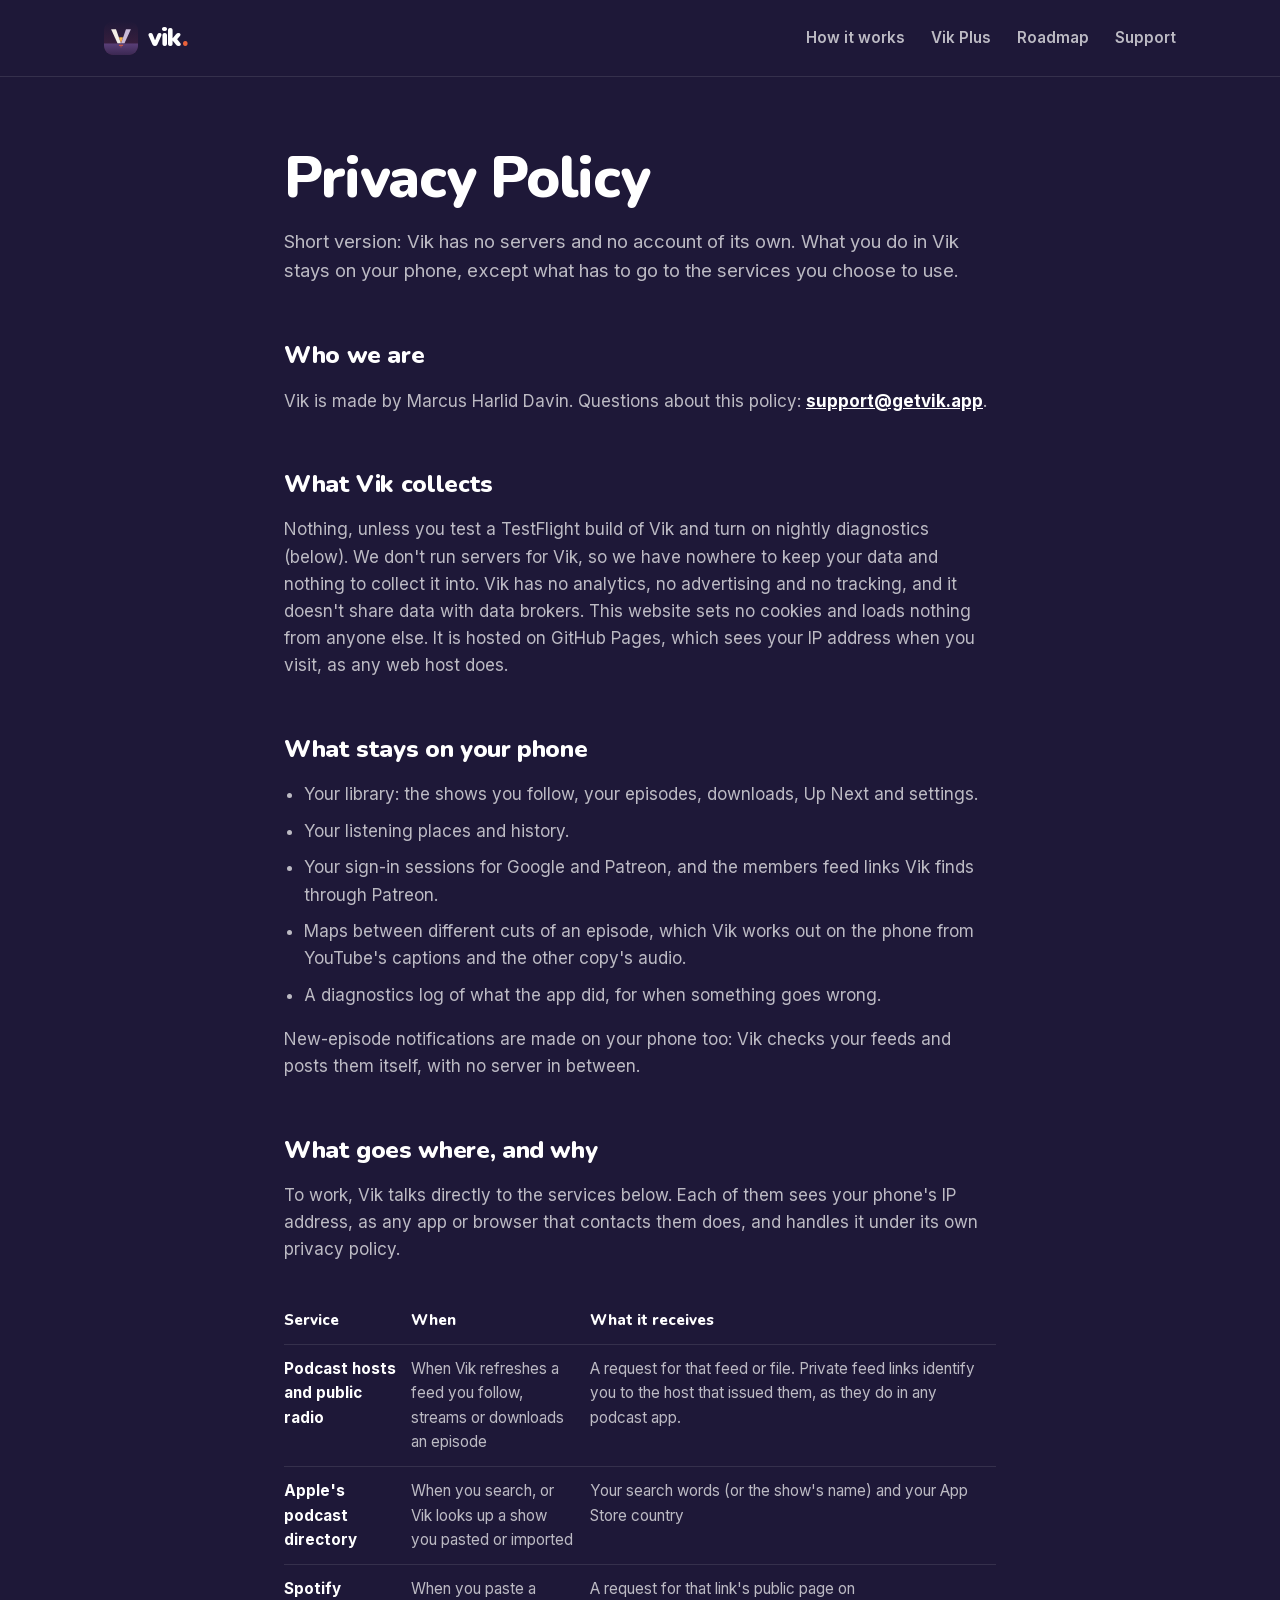
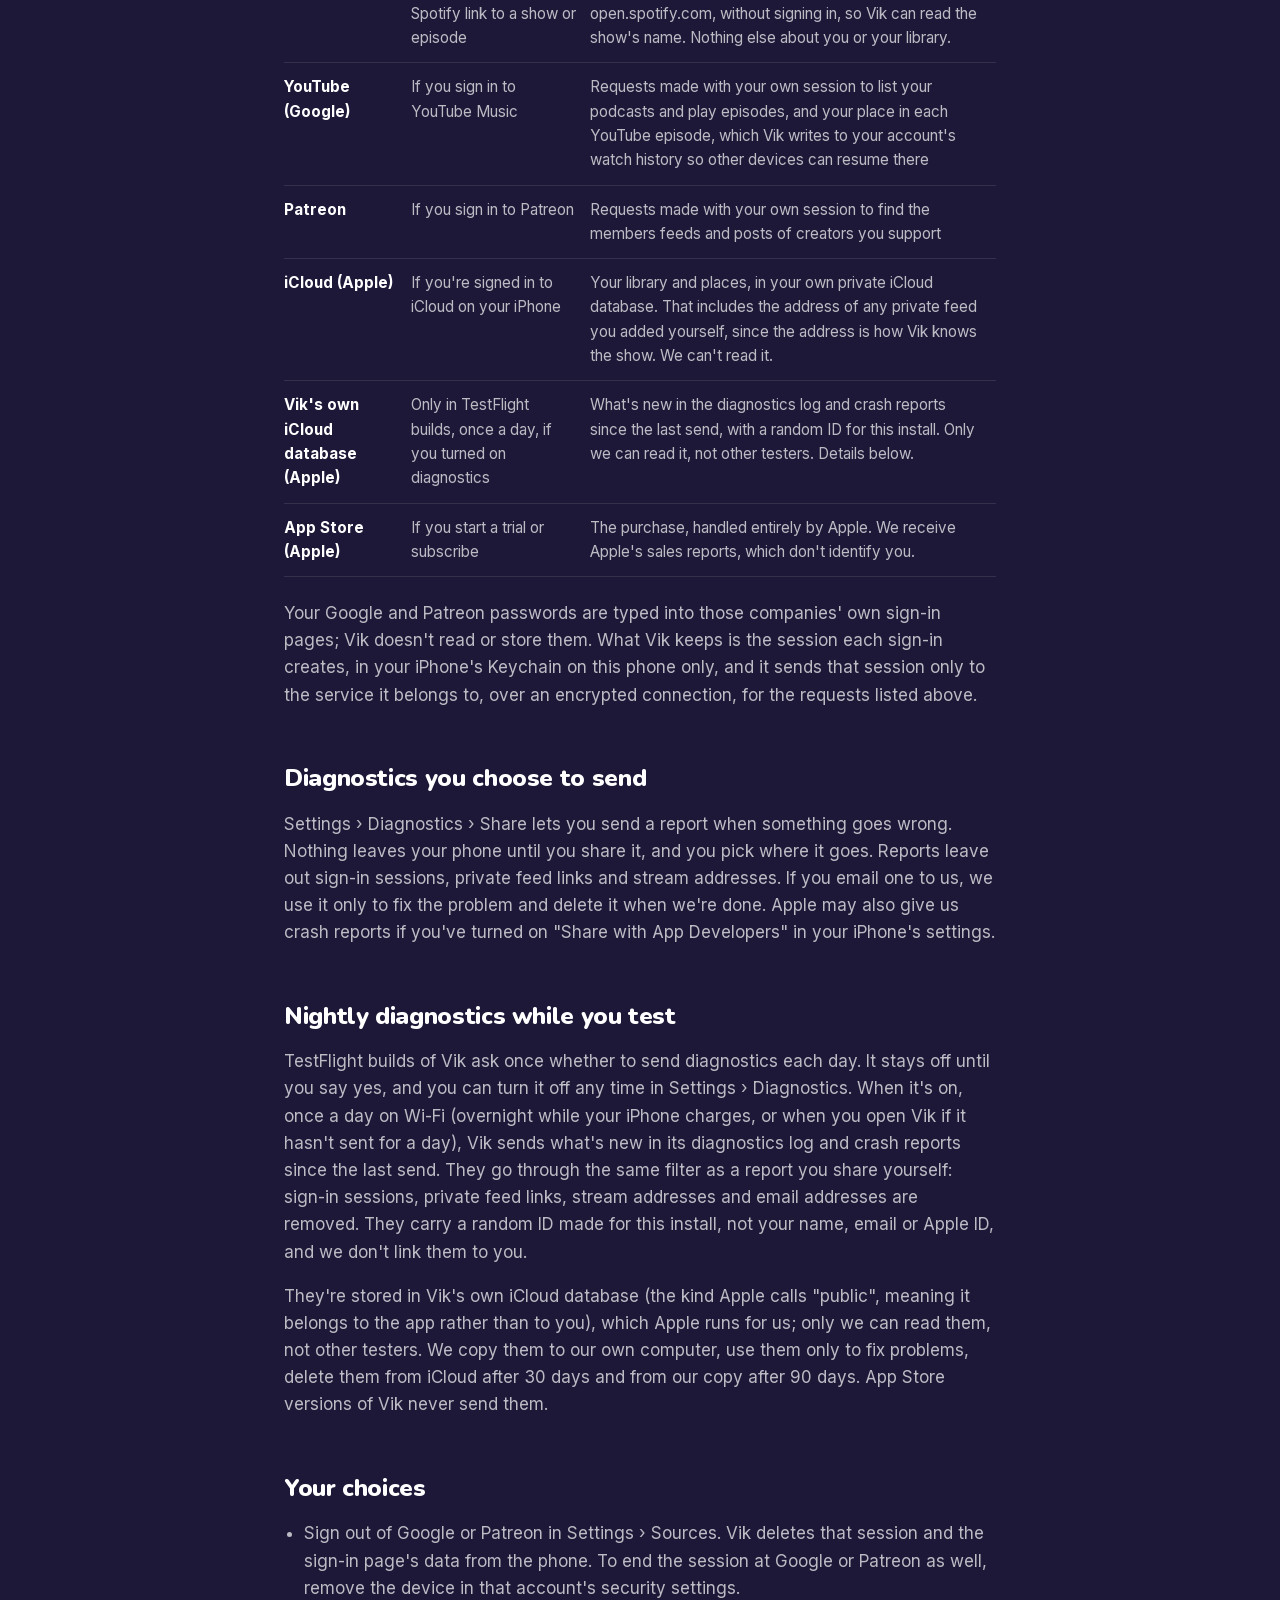
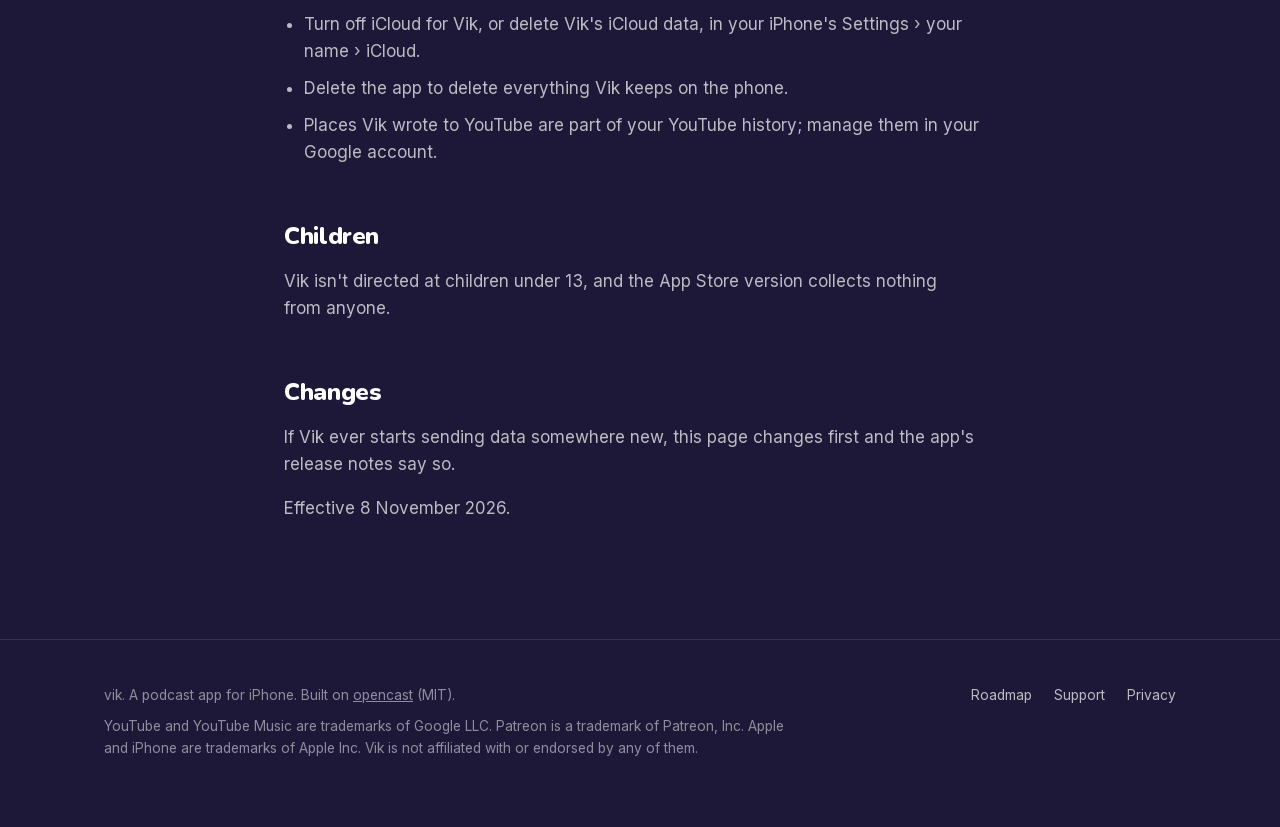
==== commit f507d612: "Publish site" ====
--- a/privacy.html
+++ b/privacy.html
@@ -6,6 +6,16 @@
 <title>Vik Privacy Policy</title>
 <meta name="description" content="What Vik does with your data: it keeps it on your phone and sends it only to the services you choose.">
 <meta name="theme-color" content="#16112B">
+<meta property="og:type" content="website">
+<meta property="og:site_name" content="Vik">
+<meta property="og:title" content="Vik Privacy Policy">
+<meta property="og:description" content="What Vik does with your data: it keeps it on your phone and sends it only to the services you choose.">
+<meta property="og:url" content="https://getvik.app/privacy.html">
+<meta property="og:image" content="https://getvik.app/assets/og.png">
+<meta property="og:image:width" content="1200">
+<meta property="og:image:height" content="630">
+<meta property="og:image:alt" content="YouTube on the TV paused at 41:12, and Vik on the phone at 41:12: the same moment.">
+<meta name="twitter:card" content="summary_large_image">
 <link rel="icon" href="assets/vik-icon.svg" type="image/svg+xml">
 <link rel="stylesheet" href="assets/site.css">
 </head>
@@ -38,7 +48,7 @@
     <li>Your library: the shows you follow, your episodes, downloads, Up Next and settings.</li>
     <li>Your listening places and history.</li>
     <li>Your sign-in sessions for Google and Patreon, and the members feed links Vik finds through Patreon.</li>
-    <li>Maps between different cuts of an episode, which Vik works out on the phone from the audio.</li>
+    <li>Maps between different cuts of an episode, which Vik works out on the phone from YouTube's captions and the other copy's audio.</li>
     <li>A diagnostics log of what the app did, for when something goes wrong.</li>
   </ul>
   <p>New-episode notifications are made on your phone too: Vik checks your feeds and posts them itself, with no server in between.</p>
@@ -55,23 +65,23 @@
       <tr><td><strong>YouTube (Google)</strong></td><td>If you sign in to YouTube Music</td><td>Requests made with your own session to list your podcasts and play episodes, and your place in each YouTube episode, which Vik writes to your account's watch history so other devices can resume there</td></tr>
       <tr><td><strong>Patreon</strong></td><td>If you sign in to Patreon</td><td>Requests made with your own session to find the members feeds and posts of creators you support</td></tr>
       <tr><td><strong>iCloud (Apple)</strong></td><td>If you're signed in to iCloud on your iPhone</td><td>Your library and places, in your own private iCloud database. That includes the address of any private feed you added yourself, since the address is how Vik knows the show. We can't read it.</td></tr>
-      <tr><td><strong>iCloud public database (Apple)</strong></td><td>Only in TestFlight builds, once a night, if you turned on nightly diagnostics</td><td>What's new in the diagnostics log and crash reports since the last night, with a random ID for this install. Only we can read it, not other testers. Details below.</td></tr>
+      <tr><td><strong>Vik's own iCloud database (Apple)</strong></td><td>Only in TestFlight builds, once a day, if you turned on diagnostics</td><td>What's new in the diagnostics log and crash reports since the last send, with a random ID for this install. Only we can read it, not other testers. Details below.</td></tr>
       <tr><td><strong>App Store (Apple)</strong></td><td>If you start a trial or subscribe</td><td>The purchase, handled entirely by Apple. We receive Apple's sales reports, which don't identify you.</td></tr>
     </tbody>
   </table>
   </div>
-  <p>Your Google and Patreon passwords are typed into those companies' own sign-in pages. Vik never sees or stores them.</p>
+  <p>Your Google and Patreon passwords are typed into those companies' own sign-in pages; Vik doesn't read or store them. What Vik keeps is the session each sign-in creates, in your iPhone's Keychain on this phone only, and it sends that session only to the service it belongs to, over an encrypted connection, for the requests listed above.</p>
 
   <h2>Diagnostics you choose to send</h2>
   <p>Settings › Diagnostics › Share lets you send a report when something goes wrong. Nothing leaves your phone until you share it, and you pick where it goes. Reports leave out sign-in sessions, private feed links and stream addresses. If you email one to us, we use it only to fix the problem and delete it when we're done. Apple may also give us crash reports if you've turned on "Share with App Developers" in your iPhone's settings.</p>
 
   <h2>Nightly diagnostics while you test</h2>
-  <p>TestFlight builds of Vik ask once whether to send diagnostics each night. It stays off until you say yes, and you can turn it off any time in Settings › Diagnostics. When it's on, once a night while your iPhone charges on Wi-Fi, Vik sends what's new in its diagnostics log and crash reports since the last night. They go through the same filter as a report you share yourself: sign-in sessions, private feed links, stream addresses and email addresses are removed. They carry a random ID made for this install, not your name, email or Apple ID, and we don't link them to you.</p>
-  <p>They're stored in Vik's iCloud public database, which Apple runs for us; other testers can't read them. We copy them to our own computer, use them only to fix problems, delete them from iCloud after 30 days and from our copy after 90 days. App Store versions of Vik never send them.</p>
+  <p>TestFlight builds of Vik ask once whether to send diagnostics each day. It stays off until you say yes, and you can turn it off any time in Settings › Diagnostics. When it's on, once a day on Wi-Fi (overnight while your iPhone charges, or when you open Vik if it hasn't sent for a day), Vik sends what's new in its diagnostics log and crash reports since the last send. They go through the same filter as a report you share yourself: sign-in sessions, private feed links, stream addresses and email addresses are removed. They carry a random ID made for this install, not your name, email or Apple ID, and we don't link them to you.</p>
+  <p>They're stored in Vik's own iCloud database (the kind Apple calls "public", meaning it belongs to the app rather than to you), which Apple runs for us; only we can read them, not other testers. We copy them to our own computer, use them only to fix problems, delete them from iCloud after 30 days and from our copy after 90 days. App Store versions of Vik never send them.</p>
 
   <h2>Your choices</h2>
   <ul>
-    <li>Sign out of Google or Patreon in Settings › Sources. Vik deletes that session from the phone.</li>
+    <li>Sign out of Google or Patreon in Settings › Sources. Vik deletes that session and the sign-in page's data from the phone. To end the session at Google or Patreon as well, remove the device in that account's security settings.</li>
     <li>Turn off iCloud for Vik, or delete Vik's iCloud data, in your iPhone's Settings › your name › iCloud.</li>
     <li>Delete the app to delete everything Vik keeps on the phone.</li>
     <li>Places Vik wrote to YouTube are part of your YouTube history; manage them in your Google account.</li>
@@ -82,7 +92,7 @@
 
   <h2>Changes</h2>
   <p>If Vik ever starts sending data somewhere new, this page changes first and the app's release notes say so.</p>
-  <p class="note">Effective 7 November 2026.</p>
+  <p class="note">Effective 8 November 2026.</p>
 </main>
 
 <footer class="site-foot">
--- a/assets/site.css
+++ b/assets/site.css
@@ -161,6 +161,7 @@
 .closer img { width: 120px; height: 120px; margin: 0 auto 30px; border-radius: 27px; box-shadow: 0 30px 60px -10px rgba(0, 0, 0, .6); }
 .closer h2 { font-size: clamp(2.6rem, 7vw, 5rem); max-width: none; }
 .closer p { color: var(--text-2); max-width: 30em; margin: 20px auto 30px; }
+.closer .fine { font-size: .86rem; color: var(--text-3); margin: 16px auto 0; }
 
 .page { max-width: 760px; margin: 0 auto; padding: 72px 24px 100px; }
 .page h1 { font-size: clamp(2.4rem, 6vw, 3.6rem); margin-bottom: 18px; }
@@ -264,10 +265,11 @@
 .mini-player p { margin: 0; flex: 1; min-width: 0; font: 700 3.5cqw/1.2 var(--sans); white-space: nowrap; overflow: hidden; text-overflow: ellipsis; }
 .mini-player p small { display: block; font-weight: 500; color: rgba(255, 255, 255, .55); }
 .mini-player .pp { width: 0; height: 0; border-left: 3.4cqw solid #fff; border-top: 2.2cqw solid transparent; border-bottom: 2.2cqw solid transparent; margin-right: 3cqw; }
-.tabs { display: grid; grid-template-columns: repeat(4, 1fr); padding: 2cqw 2cqw 1.6cqw; border-radius: 99px; background: rgba(50, 37, 77, .94); backdrop-filter: blur(10px); }
-.tabs span { display: grid; justify-items: center; gap: 1cqw; font: 600 2.6cqw/1 var(--sans); color: rgba(255, 255, 255, .55); padding: 1cqw 0; border-radius: 99px; }
-.tabs span.on { color: #fff; background: rgba(255, 255, 255, .1); }
-.tabs svg { width: 6cqw; height: 6cqw; fill: none; stroke: currentColor; stroke-width: 2; stroke-linecap: round; stroke-linejoin: round; }
+.rail { position: absolute; right: 2.6cqw; bottom: 3cqw; display: grid; gap: 1cqw; padding: 1.6cqw 1.3cqw; border-radius: 99px; background: rgba(50, 37, 77, .94); backdrop-filter: blur(10px); }
+.rail span { display: grid; place-items: center; width: 10cqw; height: 10cqw; border-radius: 50%; color: rgba(255, 255, 255, .85); }
+.rail span.on { background: rgba(22, 17, 43, .8); color: var(--heather); }
+.rail svg { width: 6cqw; height: 6cqw; fill: none; stroke: currentColor; stroke-width: 2.2; stroke-linecap: round; stroke-linejoin: round; }
+.screen .dock { right: 18cqw; }
 
 .split { display: grid; grid-template-columns: 40% 1fr; height: calc(100% - 6cqw); }
 .device.open .sb { padding: 2.4cqw 3.6cqw 0; height: 6cqw; font-size: 2.1cqw; }
@@ -324,15 +326,64 @@
 .devices figure { margin: 0; display: flex; flex-direction: column; align-items: center; }
 .devices figcaption { margin-top: 18px; font: 800 .82rem/1 var(--round); letter-spacing: .12em; text-transform: uppercase; color: var(--text-3); }
 .devices .device { margin: 0; }
-.devices .phone { width: min(250px, 26vw); }
-.devices .open { width: min(560px, 50vw); }
-.devices .ipad { width: min(470px, 38vw); border-radius: 28px; padding: 12px; }
-.devices .ipad .screen { border-radius: 17px; aspect-ratio: 1.43 / 1; }
+.devices .phone { width: min(230px, 22vw); padding: 8px; border-radius: 34px; }
+.devices .phone img { border-radius: 27px; }
+.clip { width: min(720px, 62vw); }
+.clip video, .clip img { width: 100%; height: auto; display: block; }
+.clip .still { display: none; }
+.clip figcaption { text-transform: none; letter-spacing: 0; font: 600 .9rem/1.4 var(--sans); text-align: center; max-width: 34em; }
+@media (prefers-reduced-motion: reduce) { .clip video { display: none; } .clip .still { display: block; } }
 @media (max-width: 760px) {
   .devices { flex-direction: column; align-items: center; gap: 44px; }
-  .devices .phone { width: min(250px, 66vw); }
+  .devices .phone { width: min(230px, 62vw); }
   .devices figure { width: 100%; }
-  .devices .open, .devices .ipad { width: min(100%, 560px); }
+  .clip { width: calc(100% + 32px); margin: 0 -16px !important; }
+}
+
+.same { margin: 56px 0 72px; }
+.same-head { position: relative; display: grid; font: 850 clamp(1.4rem, 3vw, 2.1rem)/1.15 var(--round); letter-spacing: -.02em; margin-bottom: 26px; text-wrap: balance; }
+.same-head > span { grid-area: 1 / 1; }
+.same .m2 { opacity: 0; }
+.same-panels { display: grid; grid-template-columns: 1fr 1fr; gap: 20px; }
+@media (max-width: 760px) { .same-panels { grid-template-columns: 1fr; } }
+.panel { border-radius: 28px; background: rgba(12, 9, 24, .45); box-shadow: inset 0 0 0 1.5px rgba(201, 185, 214, .16); overflow: hidden; padding: 0 0 22px; }
+.panel-top { display: flex; align-items: center; justify-content: space-between; gap: 16px; padding: 22px 26px; min-height: 112px; }
+.panel .who { position: relative; display: grid; font: 700 1rem/1.25 var(--sans); color: var(--heather); }
+.panel .who > span, .panel .big > span { grid-area: 1 / 1; }
+.panel .big { display: grid; justify-items: end; align-items: center; font: 900 clamp(3rem, 6.4vw, 4.6rem)/1 var(--round); letter-spacing: -.03em; font-variant-numeric: tabular-nums; white-space: nowrap; }
+.panel .big .m2 { font-size: .5em; letter-spacing: -.02em; }
+.tv-screen { position: relative; margin: 0 22px; aspect-ratio: 16 / 9; border-radius: 16px; overflow: hidden; background: #07050e; font-family: var(--sans); }
+.tv-screen .art { position: absolute; inset: -10%; width: 120%; aspect-ratio: auto; filter: blur(18px) saturate(.75) brightness(.45); }
+.tv-where { position: absolute; left: 5%; top: 7%; font: 600 .95rem/1 var(--sans); }
+.tv-where span { color: rgba(255, 255, 255, .6); font-weight: 500; }
+.tv-pause { position: absolute; right: 5%; top: 7%; display: flex; gap: 6px; }
+.tv-pause i { width: 7px; height: 22px; border-radius: 2px; background: rgba(255, 255, 255, .85); }
+.tv-title { position: absolute; left: 5%; right: 5%; bottom: 30%; font: 700 1rem/1.2 var(--sans); white-space: nowrap; overflow: hidden; text-overflow: ellipsis; }
+.tv-bar { position: absolute; left: 5%; right: 5%; bottom: 21%; height: 5px; border-radius: 5px; background: rgba(255, 255, 255, .25); }
+.tv-bar i { position: absolute; inset: 0 43.6% 0 0; border-radius: 5px; background: var(--heather); }
+.tv-bar b { position: absolute; left: 56.4%; top: 50%; width: 14px; height: 14px; margin: -7px; border-radius: 50%; background: #fff; }
+.tv-time { position: absolute; left: 5%; bottom: 7%; font: 700 .9rem/1 var(--sans); color: var(--sun-a); font-variant-numeric: tabular-nums; }
+.np { margin: 0 22px; aspect-ratio: 16 / 9; border-radius: 16px; padding: 5% 6% 4%; background: linear-gradient(180deg, #4A3466, #2a2046); display: flex; flex-direction: column; font-family: var(--sans); container-type: inline-size; }
+.np-head { display: flex; align-items: center; gap: 5%; }
+.np .art { flex: 0 0 24%; padding: .7em; border-radius: 8px; font-size: 2.9cqw; box-shadow: 0 8px 20px rgba(0, 0, 0, .35); }
+.np .art span { position: relative; z-index: 1; }
+.np-text { min-width: 0; }
+.np-text b { display: block; font: 700 4.2cqw/1.25 var(--sans); }
+.np-text small { color: rgba(255, 255, 255, .6); font-size: 3.4cqw; }
+.np-bar { position: relative; margin-top: 7%; height: 1.3cqw; border-radius: 1cqw; background: rgba(255, 255, 255, .2); }
+.np-bar i { position: absolute; inset: 0 43.6% 0 0; border-radius: 1cqw; background: var(--sun); }
+.np-bar i::after { content: ""; position: absolute; right: -1.6cqw; top: 50%; width: 3.2cqw; height: 3.2cqw; margin-top: -1.6cqw; border-radius: 50%; background: var(--sun-a); box-shadow: 0 0 0 .6cqw #3a2a55; }
+.np-bar i.m2 { right: 43.3%; }
+.np-times { display: flex; justify-content: space-between; margin-top: 2.4cqw; font: 600 3.2cqw/1 var(--sans); color: rgba(255, 255, 255, .6); font-variant-numeric: tabular-nums; }
+.np-times > span, .np-chip { display: grid; }
+.np-times > span > span, .np-chip > span { grid-area: 1 / 1; }
+.np-times > span:last-child { justify-items: end; }
+.np-chip { align-self: center; justify-items: center; margin-top: auto; padding: 2cqw 4cqw; border-radius: 99px; background: rgba(22, 17, 43, .75); box-shadow: 0 0 0 .5cqw rgba(247, 190, 74, .55); font: 700 3.5cqw/1.2 var(--sans); white-space: nowrap; }
+@media (prefers-reduced-motion: no-preference) {
+  .same .m1 { animation: same-a 9s infinite; }
+  .same .m2 { animation: same-b 9s infinite; }
+  @keyframes same-a { 0%, 42% { opacity: 1; } 48%, 92% { opacity: 0; } 98%, 100% { opacity: 1; } }
+  @keyframes same-b { 0%, 42% { opacity: 0; } 48%, 92% { opacity: 1; } 98%, 100% { opacity: 0; } }
 }
 
 .page .updated { font-size: .9rem; color: var(--text-3); }
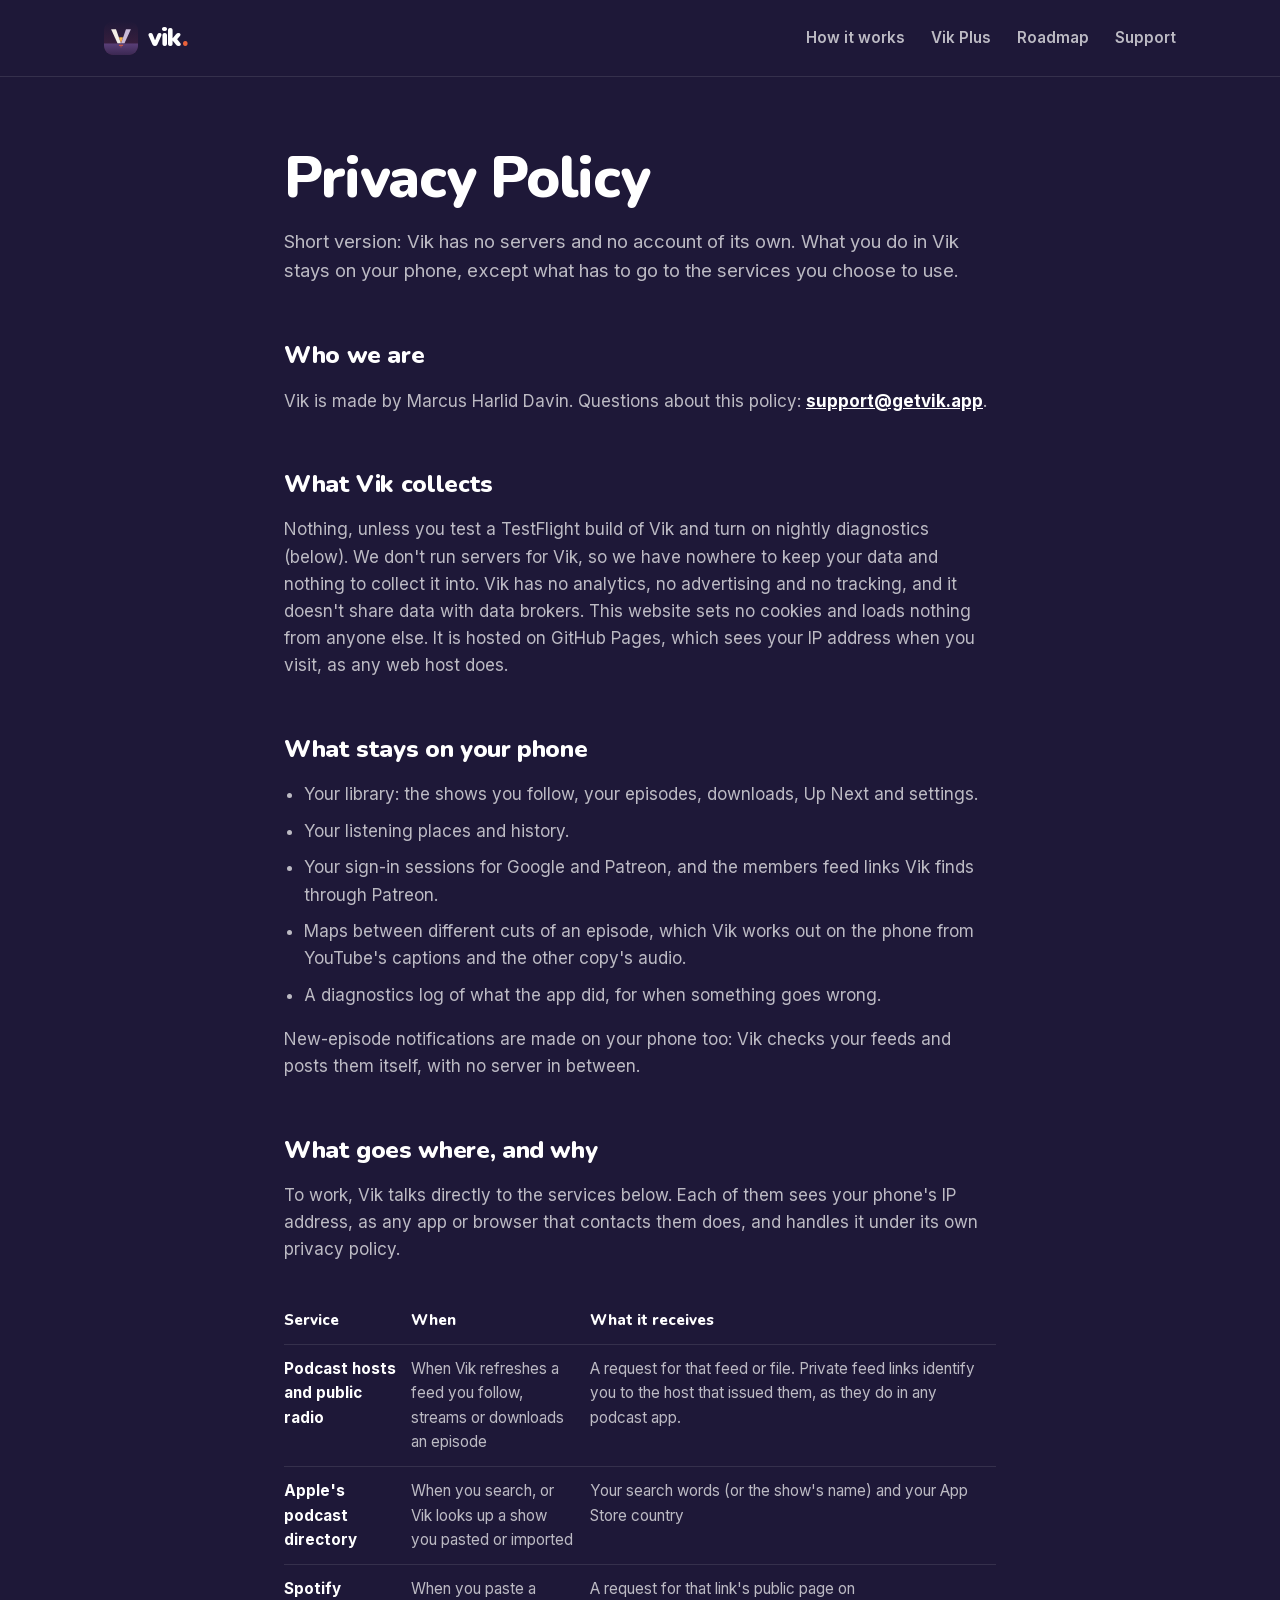
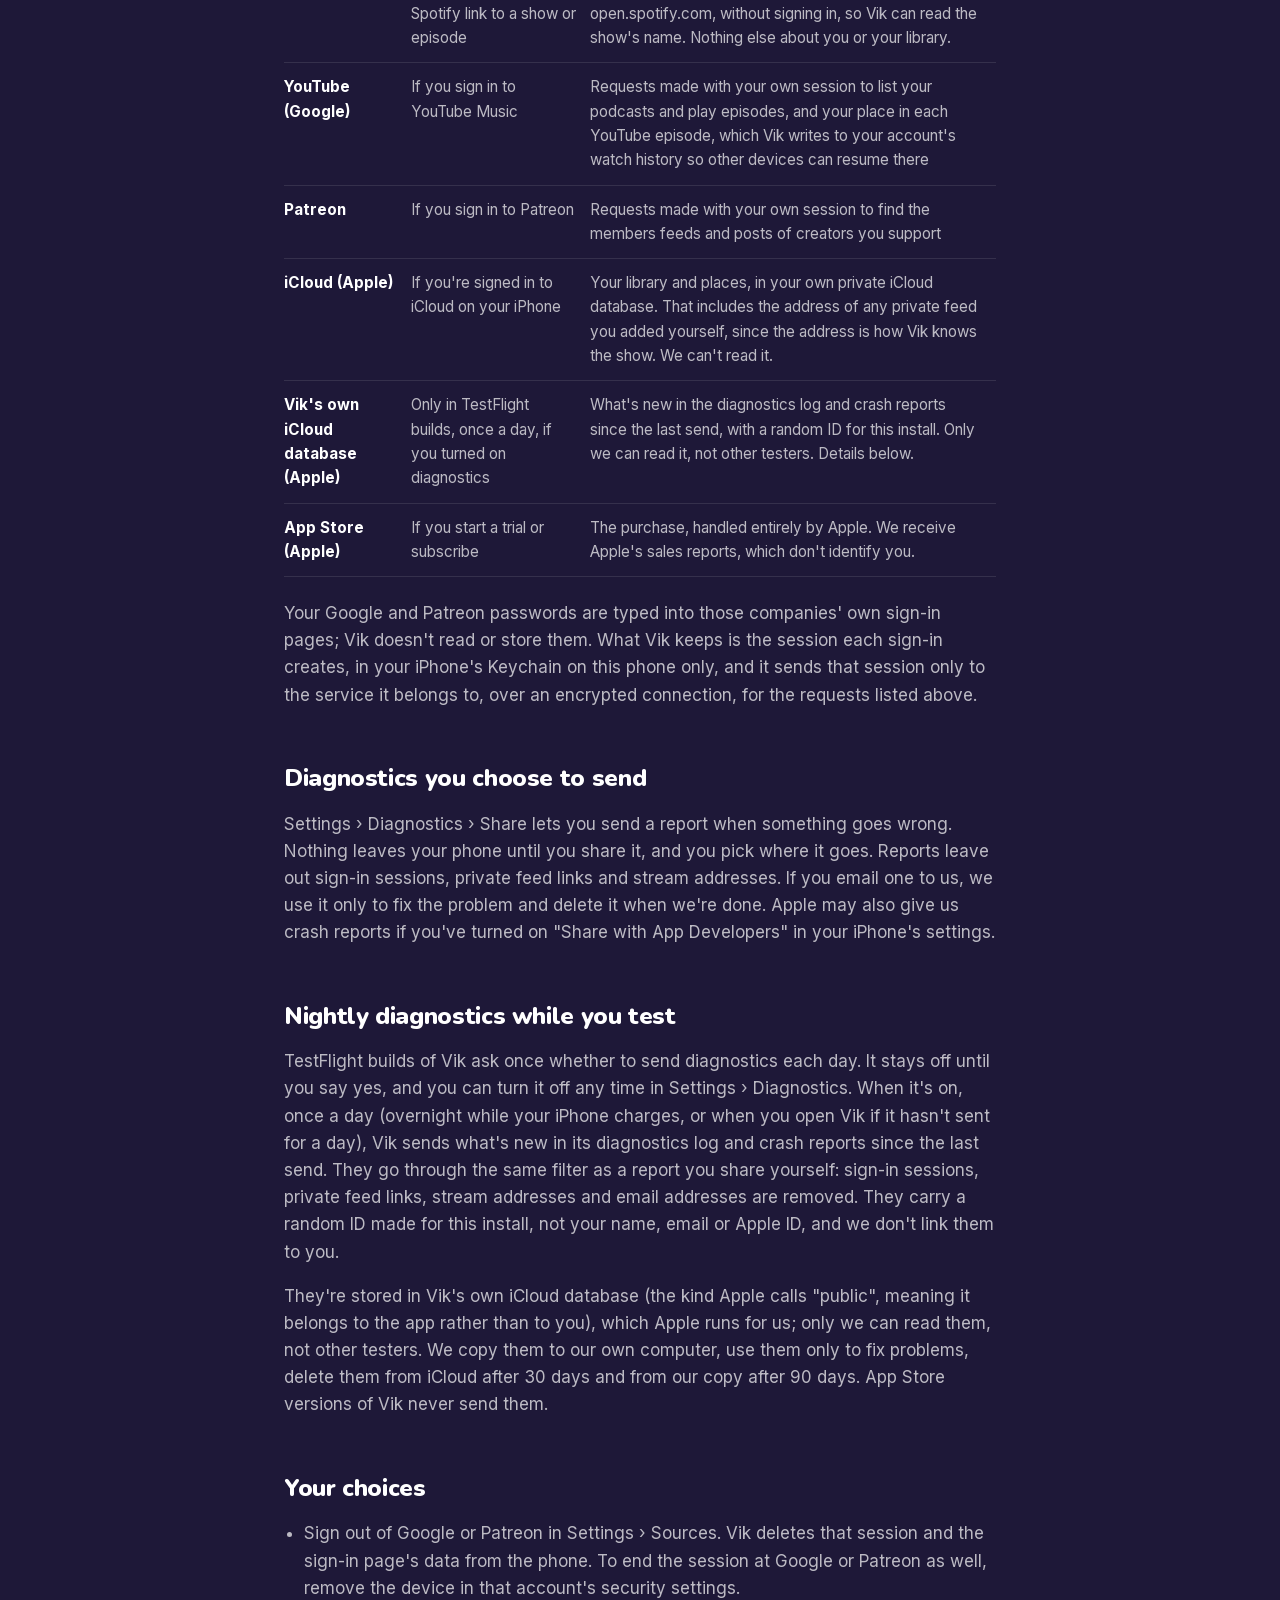
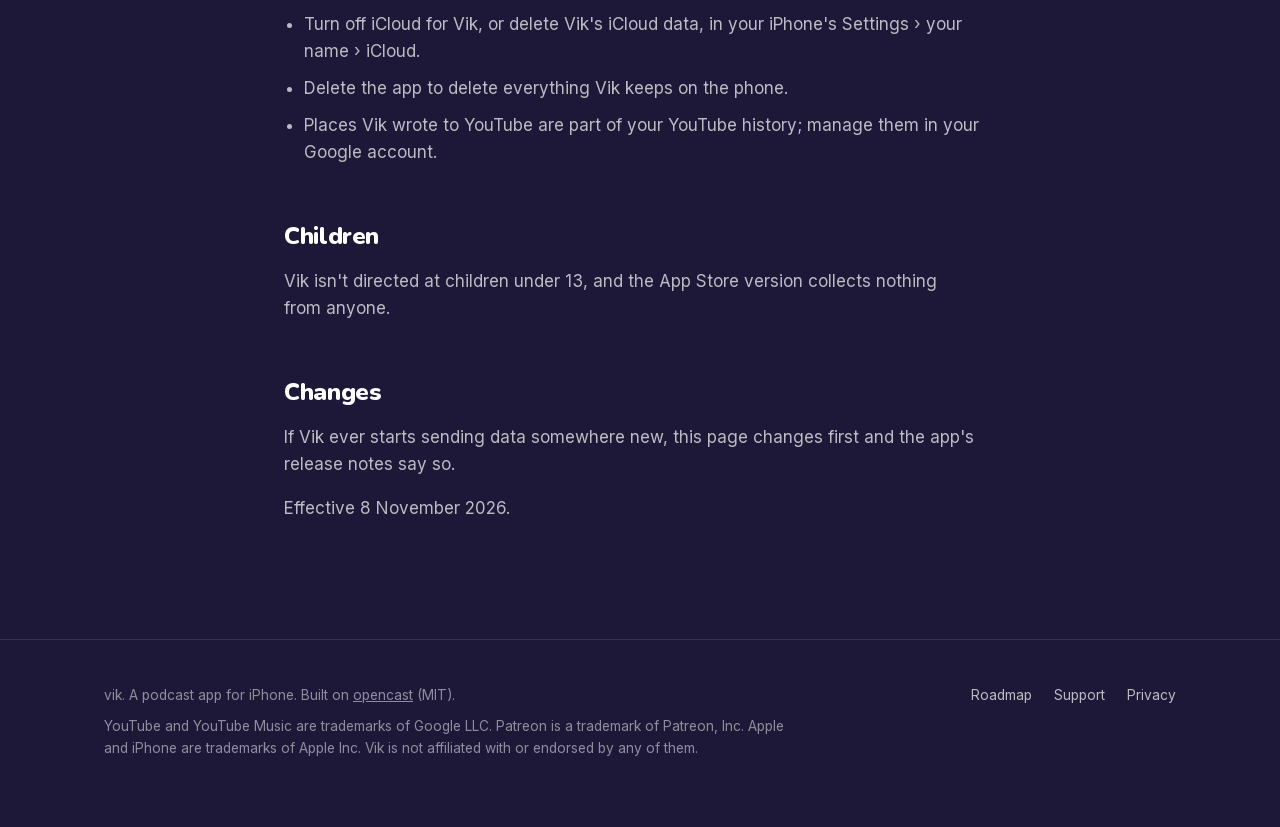
==== commit c3102a26: "Publish site" ====
--- a/privacy.html
+++ b/privacy.html
@@ -76,7 +76,7 @@
   <p>Settings › Diagnostics › Share lets you send a report when something goes wrong. Nothing leaves your phone until you share it, and you pick where it goes. Reports leave out sign-in sessions, private feed links and stream addresses. If you email one to us, we use it only to fix the problem and delete it when we're done. Apple may also give us crash reports if you've turned on "Share with App Developers" in your iPhone's settings.</p>
 
   <h2>Nightly diagnostics while you test</h2>
-  <p>TestFlight builds of Vik ask once whether to send diagnostics each day. It stays off until you say yes, and you can turn it off any time in Settings › Diagnostics. When it's on, once a day on Wi-Fi (overnight while your iPhone charges, or when you open Vik if it hasn't sent for a day), Vik sends what's new in its diagnostics log and crash reports since the last send. They go through the same filter as a report you share yourself: sign-in sessions, private feed links, stream addresses and email addresses are removed. They carry a random ID made for this install, not your name, email or Apple ID, and we don't link them to you.</p>
+  <p>TestFlight builds of Vik ask once whether to send diagnostics each day. It stays off until you say yes, and you can turn it off any time in Settings › Diagnostics. When it's on, once a day (overnight while your iPhone charges, or when you open Vik if it hasn't sent for a day), Vik sends what's new in its diagnostics log and crash reports since the last send. They go through the same filter as a report you share yourself: sign-in sessions, private feed links, stream addresses and email addresses are removed. They carry a random ID made for this install, not your name, email or Apple ID, and we don't link them to you.</p>
   <p>They're stored in Vik's own iCloud database (the kind Apple calls "public", meaning it belongs to the app rather than to you), which Apple runs for us; only we can read them, not other testers. We copy them to our own computer, use them only to fix problems, delete them from iCloud after 30 days and from our copy after 90 days. App Store versions of Vik never send them.</p>
 
   <h2>Your choices</h2>
